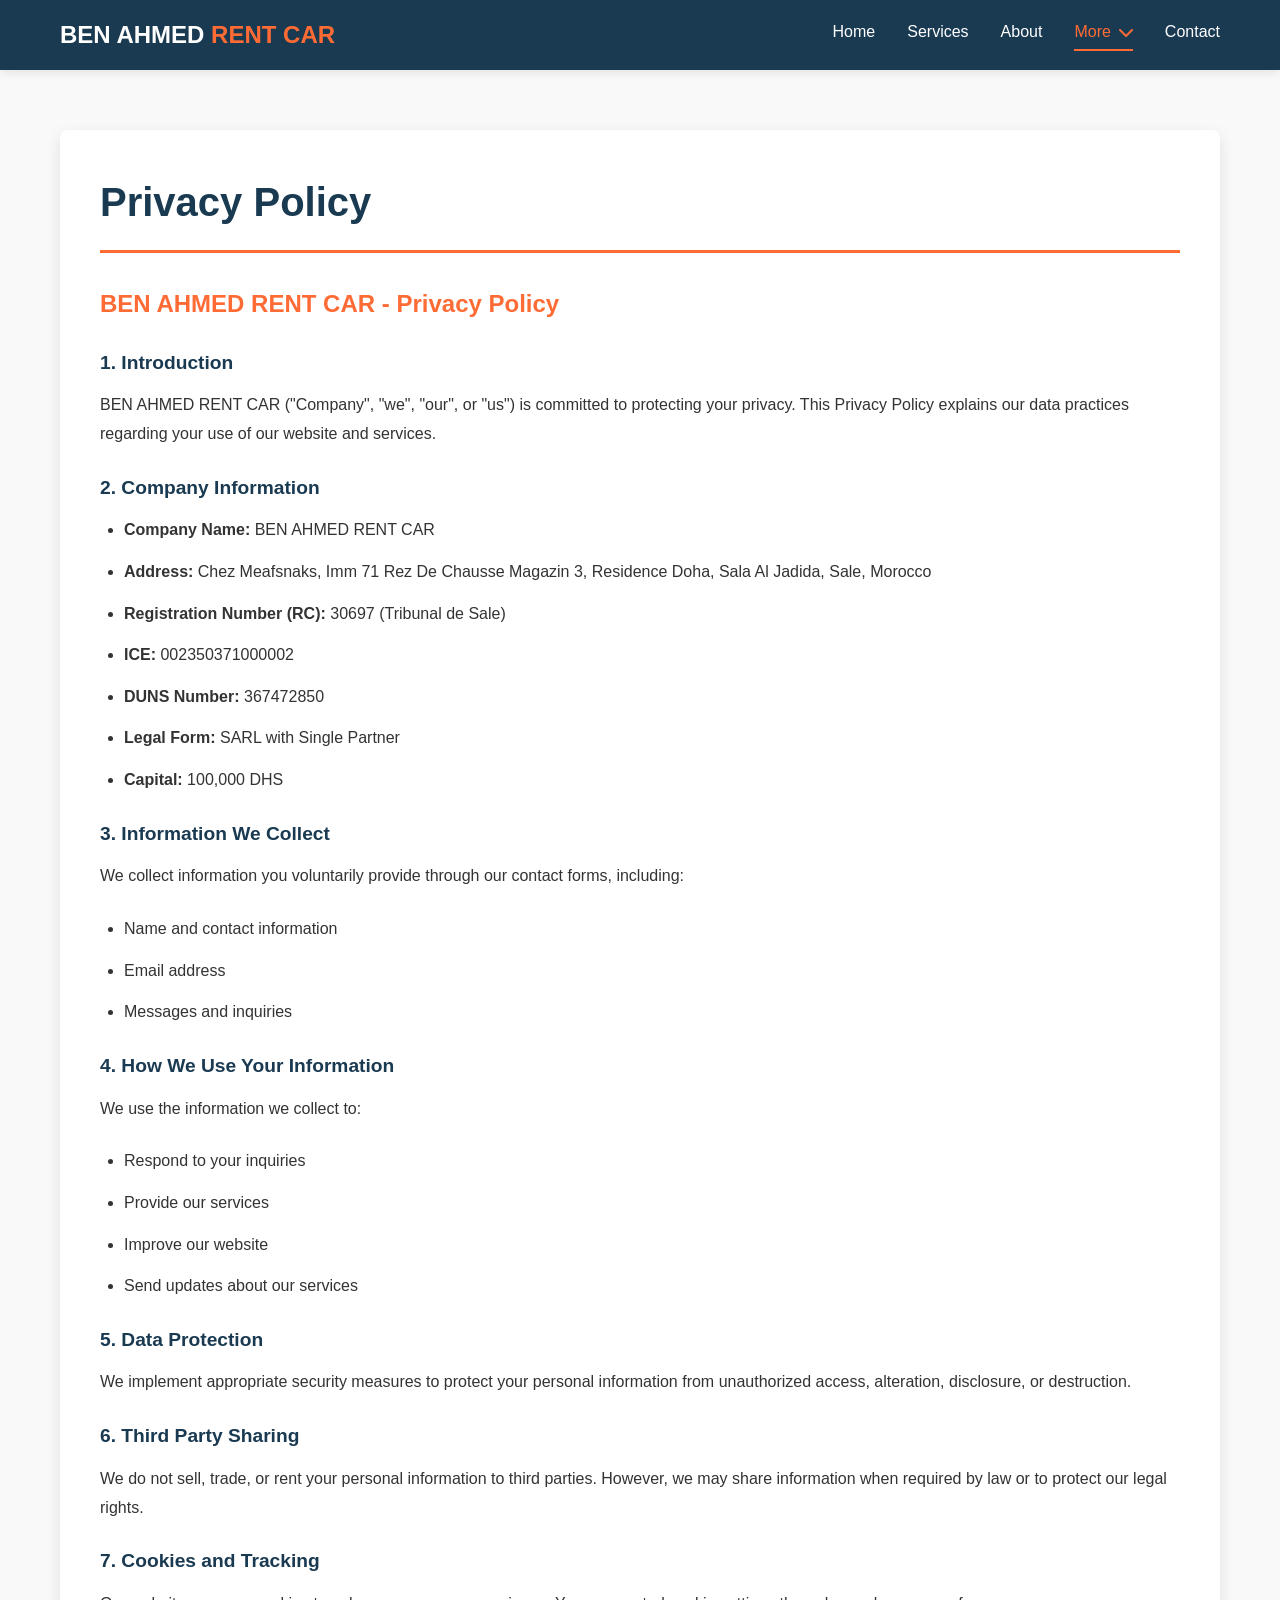
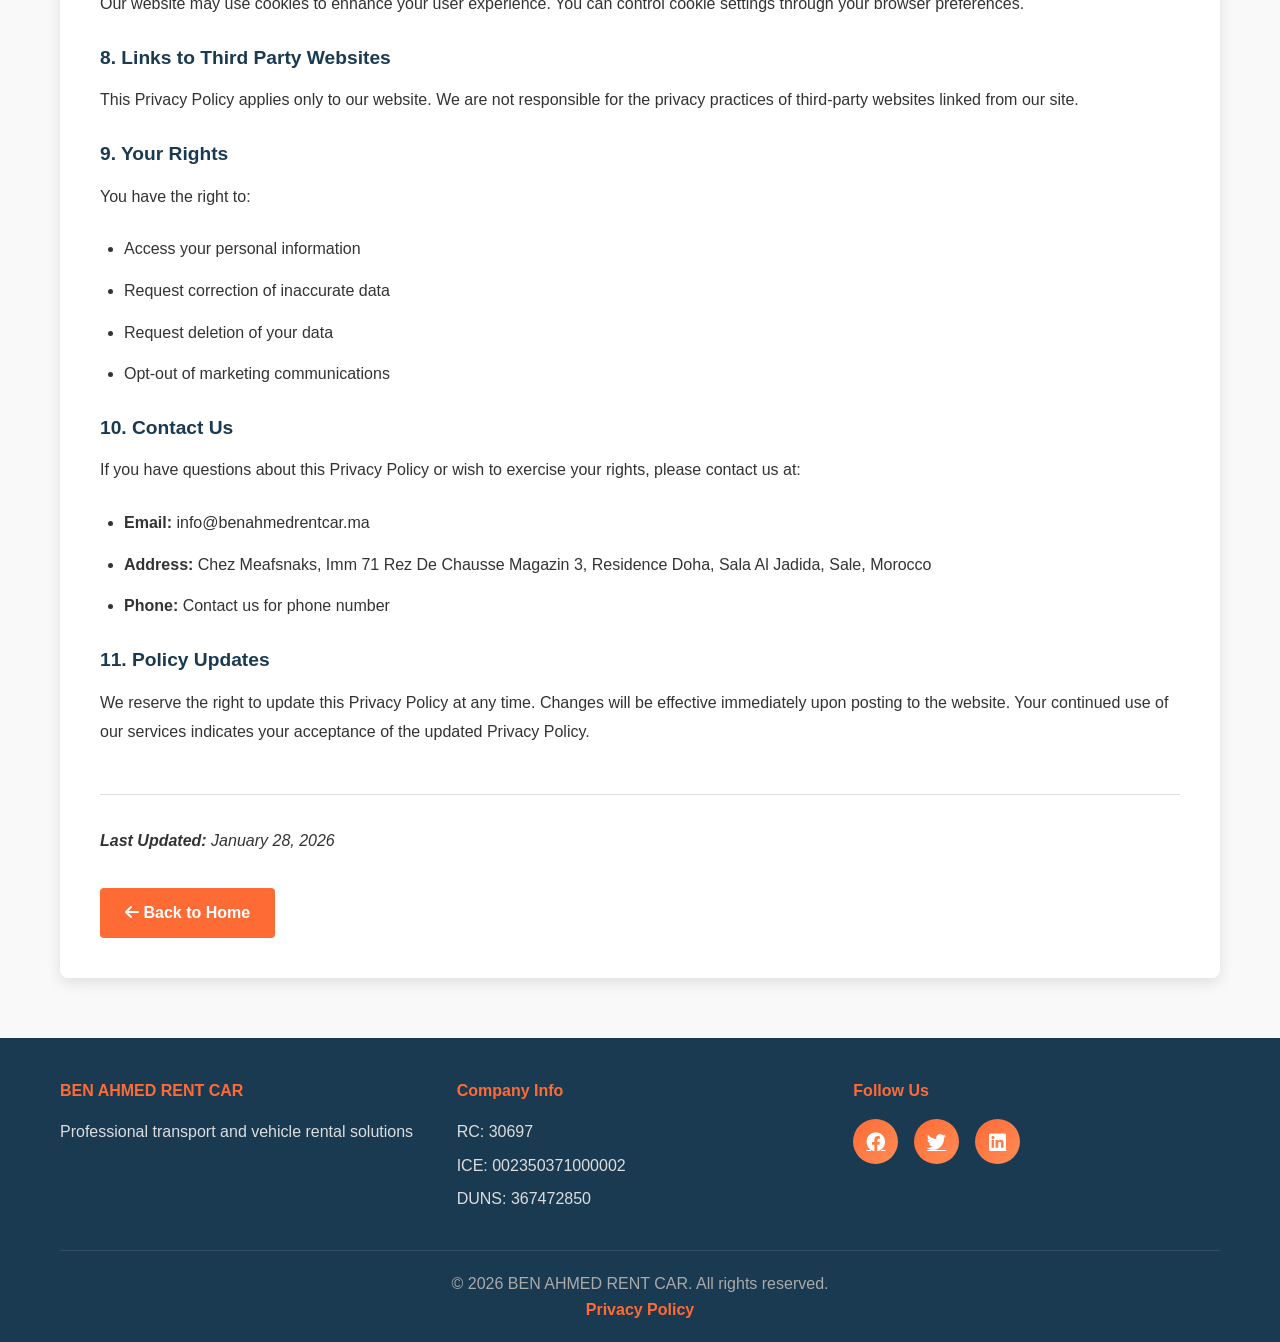
==== privacy-policy.html @ 786049e2 "Add files via upload" ====
<!DOCTYPE html>
<html lang="en">
<head>
    <meta charset="UTF-8">
    <meta name="viewport" content="width=device-width, initial-scale=1.0">
    <meta name="description" content="BEN AHMED RENT CAR - Privacy Policy">
    <title>Privacy Policy - BEN AHMED RENT CAR</title>
    <link rel="stylesheet" href="assets/css/style.css">
    <link rel="stylesheet" href="https://cdnjs.cloudflare.com/ajax/libs/font-awesome/6.0.0/css/all.min.css">
</head>
<body>
    <!-- Navigation Bar -->
    <nav class="navbar">
        <div class="container">
            <div class="logo">
                <h1>BEN AHMED<span> RENT CAR</span></h1>
            </div>
            <ul class="nav-links">
                <li><a href="index.html#home">Home</a></li>
                <li><a href="index.html#services">Services</a></li>
                <li><a href="index.html#about">About</a></li>
                <li class="dropdown">
                    <a href="#">More <i class="fas fa-chevron-down"></i></a>
                    <ul class="dropdown-menu">
                        <li><a href="#">Blog</a></li>
                        <li><a href="#">Resources</a></li>
                        <li><a href="#">FAQ</a></li>
                        <li><a href="privacy-policy.html">Privacy Policy</a></li>
                    </ul>
                </li>
                <li><a href="index.html#contact">Contact</a></li>
            </ul>
            <div class="hamburger">
                <span></span>
                <span></span>
                <span></span>
            </div>
        </div>
    </nav>

    <!-- Privacy Policy Section -->
    <section class="privacy-page">
        <div class="container">
            <div class="privacy-content">
                <h2>Privacy Policy</h2>
                
                <h3>BEN AHMED RENT CAR - Privacy Policy</h3>
                
                <h4>1. Introduction</h4>
                <p>BEN AHMED RENT CAR ("Company", "we", "our", or "us") is committed to protecting your privacy. This Privacy Policy explains our data practices regarding your use of our website and services.</p>
                
                <h4>2. Company Information</h4>
                <ul>
                    <li><strong>Company Name:</strong> BEN AHMED RENT CAR</li>
                    <li><strong>Address:</strong> Chez Meafsnaks, Imm 71 Rez De Chausse Magazin 3, Residence Doha, Sala Al Jadida, Sale, Morocco</li>
                    <li><strong>Registration Number (RC):</strong> 30697 (Tribunal de Sale)</li>
                    <li><strong>ICE:</strong> 002350371000002</li>
                    <li><strong>DUNS Number:</strong> 367472850</li>
                    <li><strong>Legal Form:</strong> SARL with Single Partner</li>
                    <li><strong>Capital:</strong> 100,000 DHS</li>
                </ul>
                
                <h4>3. Information We Collect</h4>
                <p>We collect information you voluntarily provide through our contact forms, including:</p>
                <ul>
                    <li>Name and contact information</li>
                    <li>Email address</li>
                    <li>Messages and inquiries</li>
                </ul>
                
                <h4>4. How We Use Your Information</h4>
                <p>We use the information we collect to:</p>
                <ul>
                    <li>Respond to your inquiries</li>
                    <li>Provide our services</li>
                    <li>Improve our website</li>
                    <li>Send updates about our services</li>
                </ul>
                
                <h4>5. Data Protection</h4>
                <p>We implement appropriate security measures to protect your personal information from unauthorized access, alteration, disclosure, or destruction.</p>
                
                <h4>6. Third Party Sharing</h4>
                <p>We do not sell, trade, or rent your personal information to third parties. However, we may share information when required by law or to protect our legal rights.</p>
                
                <h4>7. Cookies and Tracking</h4>
                <p>Our website may use cookies to enhance your user experience. You can control cookie settings through your browser preferences.</p>
                
                <h4>8. Links to Third Party Websites</h4>
                <p>This Privacy Policy applies only to our website. We are not responsible for the privacy practices of third-party websites linked from our site.</p>
                
                <h4>9. Your Rights</h4>
                <p>You have the right to:</p>
                <ul>
                    <li>Access your personal information</li>
                    <li>Request correction of inaccurate data</li>
                    <li>Request deletion of your data</li>
                    <li>Opt-out of marketing communications</li>
                </ul>
                
                <h4>10. Contact Us</h4>
                <p>If you have questions about this Privacy Policy or wish to exercise your rights, please contact us at:</p>
                <ul>
                    <li><strong>Email:</strong> info@benahmedrentcar.ma</li>
                    <li><strong>Address:</strong> Chez Meafsnaks, Imm 71 Rez De Chausse Magazin 3, Residence Doha, Sala Al Jadida, Sale, Morocco</li>
                    <li><strong>Phone:</strong> Contact us for phone number</li>
                </ul>
                
                <h4>11. Policy Updates</h4>
                <p>We reserve the right to update this Privacy Policy at any time. Changes will be effective immediately upon posting to the website. Your continued use of our services indicates your acceptance of the updated Privacy Policy.</p>
                
                <p class="last-updated"><strong>Last Updated:</strong> January 28, 2026</p>
                
                <div class="back-button">
                    <a href="index.html" class="back-link"><i class="fas fa-arrow-left"></i> Back to Home</a>
                </div>
            </div>
        </div>
    </section>

    <!-- Footer -->
    <footer class="footer">
        <div class="container">
            <div class="footer-content">
                <div class="footer-section">
                    <h4>BEN AHMED RENT CAR</h4>
                    <p>Professional transport and vehicle rental solutions</p>
                </div>
                <div class="footer-section">
                    <h4>Company Info</h4>
                    <ul>
                        <li>RC: 30697</li>
                        <li>ICE: 002350371000002</li>
                        <li>DUNS: 367472850</li>
                    </ul>
                </div>
                <div class="footer-section">
                    <h4>Follow Us</h4>
                    <div class="social-links">
                        <a href="#"><i class="fab fa-facebook"></i></a>
                        <a href="#"><i class="fab fa-twitter"></i></a>
                        <a href="#"><i class="fab fa-linkedin"></i></a>
                    </div>
                </div>
            </div>
            <div class="footer-bottom">
                <p>&copy; 2026 BEN AHMED RENT CAR. All rights reserved.</p>
                <a href="privacy-policy.html" class="privacy-link">Privacy Policy</a>
            </div>
        </div>
    </footer>

    <script src="assets/js/script.js"></script>
</body>
</html>
---- assets/css/style.css ----
/* Global Styles */
* {
    margin: 0;
    padding: 0;
    box-sizing: border-box;
}

:root {
    --primary-color: #1a3a52;
    --secondary-color: #ff6b35;
    --accent-color: #f7b801;
    --text-color: #333;
    --light-bg: #f9f9f9;
    --white: #ffffff;
    --shadow-sm: 0 2px 8px rgba(0, 0, 0, 0.08);
    --shadow-md: 0 5px 15px rgba(0, 0, 0, 0.12);
    --shadow-lg: 0 15px 40px rgba(0, 0, 0, 0.15);
    --transition: all 0.3s cubic-bezier(0.4, 0, 0.2, 1);
}

body {
    font-family: 'Segoe UI', Tahoma, Geneva, Verdana, sans-serif;
    color: var(--text-color);
    line-height: 1.6;
    overflow-x: hidden;
}

.container {
    max-width: 1200px;
    margin: 0 auto;
    padding: 0 20px;
}

/* Navigation */
.navbar {
    background: var(--primary-color);
    padding: 1rem 0;
    position: sticky;
    top: 0;
    z-index: 100;
    box-shadow: 0 2px 10px rgba(0, 0, 0, 0.1);
}

.navbar .container {
    display: flex;
    justify-content: space-between;
    align-items: center;
}

.logo h1 {
    color: var(--white);
    font-size: 1.5rem;
    font-weight: 700;
}

.logo h1 span {
    color: var(--secondary-color);
}

.nav-links {
    display: flex;
    list-style: none;
    gap: 2rem;
}

.nav-links a {
    color: var(--white);
    text-decoration: none;
    transition: color 0.3s ease;
    font-weight: 500;
}

.nav-links a:hover {
    color: var(--secondary-color);
}

.hamburger {
    display: none;
    flex-direction: column;
    cursor: pointer;
}

.hamburger span {
    width: 25px;
    height: 3px;
    background: var(--white);
    margin: 5px 0;
    transition: 0.3s;
}

/* Dropdown Menu */
.dropdown {
    position: relative;
}

.dropdown > a {
    display: flex;
    align-items: center;
    gap: 0.5rem;
}

.dropdown-menu {
    display: none;
    position: absolute;
    top: 100%;
    left: 0;
    background: var(--primary-color);
    list-style: none;
    border-radius: 5px;
    box-shadow: 0 5px 15px rgba(0, 0, 0, 0.2);
    min-width: 200px;
    margin-top: 0.5rem;
    z-index: 1000;
}

.dropdown-menu li {
    padding: 0;
}

.dropdown-menu a {
    display: block;
    padding: 12px 20px;
    color: var(--white);
    text-decoration: none;
    transition: all 0.3s ease;
    border-bottom: 1px solid rgba(255, 255, 255, 0.1);
}

.dropdown-menu li:last-child a {
    border-bottom: none;
}

.dropdown-menu a:hover {
    background: var(--secondary-color);
    padding-left: 25px;
}

.dropdown:hover .dropdown-menu {
    display: block;
}

/* Hero Section */
.hero {
    background: linear-gradient(135deg, var(--primary-color) 0%, #2c5aa0 100%);
    color: var(--white);
    padding: 120px 20px;
    text-align: center;
    min-height: 500px;
    display: flex;
    align-items: center;
    justify-content: center;
}

.hero-content h2 {
    font-size: 3rem;
    margin-bottom: 1rem;
    animation: fadeInDown 1s ease;
}

.hero-content p {
    font-size: 1.5rem;
    margin-bottom: 2rem;
    animation: fadeInUp 1s ease;
}

.cta-button {
    display: inline-block;
    background: linear-gradient(135deg, var(--secondary-color) 0%, #ff8c57 100%);
    color: var(--white);
    padding: 15px 40px;
    border-radius: 50px;
    text-decoration: none;
    font-weight: 600;
    transition: var(--transition);
    animation: fadeInUp 1.2s ease;
    position: relative;
    overflow: hidden;
    box-shadow: 0 4px 15px rgba(255, 107, 53, 0.2);
}

.cta-button::before {
    content: '';
    position: absolute;
    top: 50%;
    left: 50%;
    width: 0;
    height: 0;
    border-radius: 50%;
    background: rgba(255, 255, 255, 0.3);
    transform: translate(-50%, -50%);
    transition: width 0.6s, height 0.6s;
    z-index: 0;
}

.cta-button:hover::before {
    width: 300px;
    height: 300px;
}

.cta-button:hover {
    background: linear-gradient(135deg, var(--accent-color) 0%, #ffce3d 100%);
    color: var(--primary-color);
    transform: translateY(-5px);
    box-shadow: var(--shadow-lg);
    letter-spacing: 0.5px;
}

/* Services Section */
.services {
    padding: 80px 20px;
    background: var(--light-bg);
}

.services h2 {
    text-align: center;
    font-size: 2.5rem;
    margin-bottom: 3rem;
    color: var(--primary-color);
    position: relative;
    padding-bottom: 1rem;
}

.services h2::after {
    content: '';
    position: absolute;
    bottom: 0;
    left: 50%;
    transform: translateX(-50%);
    width: 80px;
    height: 4px;
    background: linear-gradient(90deg, var(--secondary-color), var(--accent-color));
    border-radius: 2px;
}

.services-grid {
    display: grid;
    grid-template-columns: repeat(auto-fit, minmax(250px, 1fr));
    gap: 30px;
}

.service-card {
    background: var(--white);
    padding: 30px;
    border-radius: 12px;
    text-align: center;
    box-shadow: var(--shadow-md);
    transition: var(--transition);
    position: relative;
    overflow: hidden;
    border-left: 4px solid transparent;
}

.service-card::before {
    content: '';
    position: absolute;
    top: 0;
    left: 0;
    width: 100%;
    height: 4px;
    background: linear-gradient(90deg, var(--secondary-color), var(--accent-color));
    transform: scaleX(0);
    transform-origin: left;
    transition: var(--transition);
    z-index: 1;
}

.service-card:hover {
    transform: translateY(-12px);
    box-shadow: var(--shadow-lg);
    border-left-color: var(--secondary-color);
}

.service-card:hover::before {
    transform: scaleX(1);
}

.service-card i {
    font-size: 3rem;
    background: linear-gradient(135deg, var(--secondary-color), var(--accent-color));
    -webkit-background-clip: text;
    -webkit-text-fill-color: transparent;
    background-clip: text;
    margin-bottom: 1rem;
    transition: var(--transition);
    display: inline-block;
}

.service-card:hover i {
    transform: scale(1.2) rotate(5deg);
    filter: drop-shadow(0 5px 15px rgba(255, 107, 53, 0.3));
    -webkit-text-fill-color: var(--secondary-color);
}

.service-card h3 {
    color: var(--primary-color);
    margin-bottom: 1rem;
    font-size: 1.3rem;
}

.service-card p {
    color: #666;
    font-size: 0.95rem;
}

/* About Section */
.about {
    padding: 80px 20px;
    background: var(--white);
}

.about h2 {
    text-align: center;
    font-size: 2.5rem;
    margin-bottom: 3rem;
    color: var(--primary-color);
    position: relative;
    padding-bottom: 1rem;
}

.about h2::after {
    content: '';
    position: absolute;
    bottom: 0;
    left: 50%;
    transform: translateX(-50%);
    width: 80px;
    height: 4px;
    background: linear-gradient(90deg, var(--secondary-color), var(--accent-color));
    border-radius: 2px;
}

.about-content {
    display: grid;
    grid-template-columns: 1fr 1fr;
    gap: 50px;
    align-items: center;
}

.about-text h3 {
    color: var(--secondary-color);
    font-size: 2rem;
    margin-bottom: 1rem;
}

.about-text p {
    color: #666;
    margin-bottom: 1.5rem;
    line-height: 1.8;
}

.about-details ul {
    list-style: none;
}

.about-details li {
    color: var(--text-color);
    margin-bottom: 1rem;
    padding-left: 25px;
    position: relative;
}

.about-details li:before {
    content: "✓";
    position: absolute;
    left: 0;
    color: var(--secondary-color);
    font-weight: bold;
}

.info-box {
    background: linear-gradient(135deg, var(--primary-color) 0%, #2c5aa0 100%);
    color: var(--white);
    padding: 30px;
    border-radius: 12px;
    position: relative;
    overflow: hidden;
    box-shadow: var(--shadow-md);
    transition: var(--transition);
}

.info-box::before {
    content: '';
    position: absolute;
    top: -50%;
    right: -50%;
    width: 100%;
    height: 100%;
    background: radial-gradient(circle, rgba(255, 255, 255, 0.1) 0%, transparent 70%);
    transition: var(--transition);
}

.info-box:hover {
    transform: translateY(-5px);
    box-shadow: var(--shadow-lg);
}

.info-box h4 {
    margin-bottom: 1.5rem;
    font-size: 1.3rem;
}

.info-box p {
    margin-bottom: 0.8rem;
    line-height: 1.8;
}

/* Contact Section */
.contact {
    padding: 80px 20px;
    background: var(--light-bg);
}

.contact h2 {
    text-align: center;
    font-size: 2.5rem;
    margin-bottom: 3rem;
    color: var(--primary-color);
    position: relative;
    padding-bottom: 1rem;
}

.contact h2::after {
    content: '';
    position: absolute;
    bottom: 0;
    left: 50%;
    transform: translateX(-50%);
    width: 80px;
    height: 4px;
    background: linear-gradient(90deg, var(--secondary-color), var(--accent-color));
    border-radius: 2px;
}

.contact-grid {
    display: grid;
    grid-template-columns: repeat(auto-fit, minmax(250px, 1fr));
    gap: 30px;
    margin-bottom: 50px;
}

.contact-info {
    background: var(--white);
    padding: 30px;
    border-radius: 12px;
    text-align: center;
    box-shadow: var(--shadow-md);
    transition: var(--transition);
    position: relative;
    overflow: hidden;
}

.contact-info::after {
    content: '';
    position: absolute;
    bottom: 0;
    left: 0;
    width: 100%;
    height: 4px;
    background: linear-gradient(90deg, var(--secondary-color), var(--accent-color));
    transform: translateX(-100%);
    transition: var(--transition);
}

.contact-info:hover::after {
    transform: translateX(0);
}

.contact-info:hover {
    box-shadow: var(--shadow-lg);
    transform: translateY(-5px);
}

.contact-info i {
    font-size: 2.5rem;
    background: linear-gradient(135deg, var(--secondary-color), var(--accent-color));
    -webkit-background-clip: text;
    -webkit-text-fill-color: transparent;
    background-clip: text;
    margin-bottom: 1rem;
    transition: var(--transition);
    display: inline-block;
}

.contact-info:hover i {
    transform: scale(1.15) rotate(-5deg);
    -webkit-text-fill-color: var(--secondary-color);
}

.contact-info h3 {
    color: var(--primary-color);
    margin-bottom: 1rem;
}

.contact-info a {
    color: var(--secondary-color);
    text-decoration: none;
    transition: color 0.3s ease;
}

.contact-info a:hover {
    color: var(--accent-color);
}

.contact-form {
    max-width: 600px;
    margin: 0 auto;
    background: var(--white);
    padding: 40px;
    border-radius: 12px;
    box-shadow: var(--shadow-md);
    position: relative;
    overflow: hidden;
}

.contact-form::before {
    content: '';
    position: absolute;
    top: 0;
    left: 0;
    right: 0;
    height: 3px;
    background: linear-gradient(90deg, var(--secondary-color), var(--accent-color));
}

.contact-form input,
.contact-form textarea {
    width: 100%;
    padding: 14px 16px;
    margin-bottom: 1.2rem;
    border: 2px solid #e0e0e0;
    border-radius: 8px;
    font-family: inherit;
    font-size: 0.95rem;
    transition: var(--transition);
    background: #f8f9fa;
}

.contact-form input::placeholder,
.contact-form textarea::placeholder {
    color: #aaa;
}

.contact-form input:focus,
.contact-form textarea:focus {
    outline: none;
    border-color: var(--secondary-color);
    box-shadow: 0 0 0 3px rgba(255, 107, 53, 0.1);
    background: var(--white);
    transform: translateY(-2px);
}

.submit-btn {
    width: 100%;
    padding: 14px 30px;
    background: linear-gradient(135deg, var(--secondary-color) 0%, #ff8c57 100%);
    color: var(--white);
    border: none;
    border-radius: 8px;
    font-size: 1rem;
    font-weight: 600;
    cursor: pointer;
    transition: var(--transition);
    position: relative;
    overflow: hidden;
    text-transform: uppercase;
    letter-spacing: 1px;
    box-shadow: 0 4px 15px rgba(255, 107, 53, 0.2);
}

.submit-btn::before {
    content: '';
    position: absolute;
    top: 50%;
    left: 50%;
    width: 0;
    height: 0;
    border-radius: 50%;
    background: rgba(255, 255, 255, 0.3);
    transform: translate(-50%, -50%);
    transition: width 0.6s, height 0.6s;
    z-index: 0;
}

.submit-btn:hover {
    background: linear-gradient(135deg, var(--accent-color) 0%, #ffce3d 100%);
    color: var(--primary-color);
    transform: translateY(-3px);
    box-shadow: 0 6px 25px rgba(255, 107, 53, 0.3);
}

.submit-btn:hover::before {
    width: 300px;
    height: 300px;
}

.submit-btn:active {
    transform: translateY(-1px);
}

.submit-btn:disabled {
    cursor: not-allowed;
    opacity: 0.6;
}

/* Footer */
.footer {
    background: var(--primary-color);
    color: var(--white);
    padding: 40px 20px 20px;
}

.footer-content {
    display: grid;
    grid-template-columns: repeat(auto-fit, minmax(250px, 1fr));
    gap: 30px;
    margin-bottom: 30px;
}

.footer-section h4 {
    margin-bottom: 1rem;
    color: var(--secondary-color);
}

.footer-section p,
.footer-section li {
    color: #ddd;
    margin-bottom: 0.5rem;
}

.footer-section ul {
    list-style: none;
}

.social-links {
    display: flex;
    gap: 1rem;
}

.social-links a {
    display: inline-flex;
    align-items: center;
    justify-content: center;
    width: 45px;
    height: 45px;
    background: linear-gradient(135deg, var(--secondary-color), #ff8c57);
    border-radius: 50%;
    color: var(--white);
    transition: var(--transition);
    position: relative;
    overflow: hidden;
    font-size: 1.2rem;
}

.social-links a::before {
    content: '';
    position: absolute;
    top: 0;
    left: -100%;
    width: 100%;
    height: 100%;
    background: var(--accent-color);
    z-index: -1;
    transition: var(--transition);
}

.social-links a:hover {
    transform: translateY(-5px) scale(1.1);
    box-shadow: 0 8px 20px rgba(255, 107, 53, 0.3);
}

.social-links a:hover::before {
    left: 0;
}

.footer-bottom {
    text-align: center;
    padding-top: 20px;
    border-top: 1px solid rgba(255, 255, 255, 0.1);
    color: #aaa;
}

/* Animations */
@keyframes fadeInDown {
    from {
        opacity: 0;
        transform: translateY(-30px);
    }
    to {
        opacity: 1;
        transform: translateY(0);
    }
}

@keyframes fadeInUp {
    from {
        opacity: 0;
        transform: translateY(30px);
    }
    to {
        opacity: 1;
        transform: translateY(0);
    }
}

@keyframes float {
    0%, 100% {
        transform: translateY(0px);
    }
    50% {
        transform: translateY(-10px);
    }
}

@keyframes pulse {
    0%, 100% {
        opacity: 1;
    }
    50% {
        opacity: 0.7;
    }
}

@keyframes shimmer {
    0% {
        background-position: -1000px 0;
    }
    100% {
        background-position: 1000px 0;
    }
}

/* Form Messages */
.form-message {
    padding: 15px 20px;
    border-radius: 8px;
    margin-bottom: 20px;
    display: flex;
    align-items: center;
    gap: 10px;
    font-weight: 600;
    animation: slideDown 0.3s ease;
}

.error-message {
    background: #fee;
    color: #c33;
    border-left: 4px solid #c33;
}

.success-message {
    background: #efe;
    color: #3c3;
    border-left: 4px solid #3c3;
}

@keyframes slideDown {
    from {
        opacity: 0;
        transform: translateY(-20px);
    }
    to {
        opacity: 1;
        transform: translateY(0);
    }
}

@keyframes slideOut {
    to {
        opacity: 0;
        transform: translateY(-20px);
    }
}

/* Privacy Policy Modal */
.privacy-modal {
    display: none;
}

/* Privacy Policy Page */
.privacy-page {
    padding: 60px 20px;
    background: var(--light-bg);
    min-height: 70vh;
}

.privacy-content {
    background: var(--white);
    padding: 40px;
    border-radius: 8px;
    box-shadow: 0 5px 15px rgba(0, 0, 0, 0.1);
}

.privacy-content h2 {
    color: var(--primary-color);
    font-size: 2.5rem;
    margin-bottom: 2rem;
    border-bottom: 3px solid var(--secondary-color);
    padding-bottom: 1rem;
}

.privacy-content h3 {
    color: var(--secondary-color);
    font-size: 1.5rem;
    margin-top: 2rem;
    margin-bottom: 1rem;
}

.privacy-content h4 {
    color: var(--primary-color);
    font-size: 1.2rem;
    margin-top: 1.5rem;
    margin-bottom: 0.8rem;
}

.privacy-content p,
.privacy-content ul {
    color: var(--text-color);
    line-height: 1.8;
    margin-bottom: 1.5rem;
}

.privacy-content ul {
    margin-left: 1.5rem;
}

.privacy-content li {
    margin-bottom: 0.8rem;
}

.last-updated {
    color: #999;
    font-style: italic;
    margin-top: 3rem;
    padding-top: 2rem;
    border-top: 1px solid #ddd;
}

.back-button {
    margin-top: 2rem;
}

.back-link {
    display: inline-block;
    color: var(--white);
    background: var(--secondary-color);
    padding: 12px 25px;
    border-radius: 4px;
    text-decoration: none;
    transition: all 0.3s ease;
    font-weight: 600;
}

.back-link:hover {
    background: var(--accent-color);
    color: var(--primary-color);
    transform: translateX(-5px);
}

.footer-bottom .privacy-link {
    color: var(--secondary-color);
    text-decoration: none;
    font-weight: 600;
    transition: color 0.3s ease;
}

.footer-bottom .privacy-link:hover {
    color: var(--accent-color);
}

/* Responsive Design */
@media (max-width: 768px) {
    .carousel {
        height: 350px;
    }

    .carousel-caption h2 {
        font-size: 1.5rem;
    }

    .carousel-caption p {
        font-size: 0.9rem;
    }

    .carousel-control {
        padding: 10px 15px;
        font-size: 18px;
    }

    .carousel-control:hover {
        padding: 10px 15px;
    }

    .gallery-grid {
        grid-template-columns: repeat(auto-fit, minmax(200px, 1fr));
        gap: 20px;
    }

    .gallery-item {
        height: 200px;
    }

    .nav-links {
        gap: 1rem;
    }

    .nav-links a {
        font-size: 0.9rem;
    }

    .hamburger {
        display: flex;
    }

    .hero-content h2 {
        font-size: 2rem;
    }

    .hero-content p {
        font-size: 1.1rem;
    }

    .services h2,
    .about h2,
    .contact h2 {
        font-size: 2rem;
    }

    .about-content {
        grid-template-columns: 1fr;
        gap: 30px;
    }

    .logo h1 {
        font-size: 1.2rem;
    }
}

@media (max-width: 480px) {
    .hero-content h2 {
        font-size: 1.5rem;
    }

    .hero-content p {
        font-size: 0.95rem;
    }

    .hero-content h2 {
        font-size: 1.5rem;
    }

    .hero-content p {
        font-size: 0.95rem;
    }

    .carousel {
        height: 250px;
    }

    .carousel-caption {
        padding: 20px 10px 10px;
    }

    .carousel-caption h2 {
        font-size: 1.2rem;
    }

    .carousel-caption p {
        font-size: 0.8rem;
    }

    .carousel-control {
        padding: 8px 12px;
        font-size: 16px;
    }

    .gallery-grid {
        grid-template-columns: 1fr;
        gap: 15px;
    }

    .gallery-item {
        height: 200px;
    }

    .cta-button {
        padding: 12px 30px;
        font-size: 0.9rem;
    }

    .services-grid,
    .contact-grid {
        grid-template-columns: 1fr;
    }

    .nav-links {
        display: none;
    }

    .footer-bottom {
        flex-direction: column;
        text-align: center;
    }

    .privacy-btn {
        width: 100%;
    }

    .privacy-content {
        padding: 20px;
    }

    .privacy-content h2 {
        font-size: 1.8rem;
    }

    .back-link {
        width: 100%;
        text-align: center;
    }

    .footer-bottom {
        flex-direction: column;
        text-align: center;
    }

    .footer-bottom .privacy-link {
        display: block;
    }
}
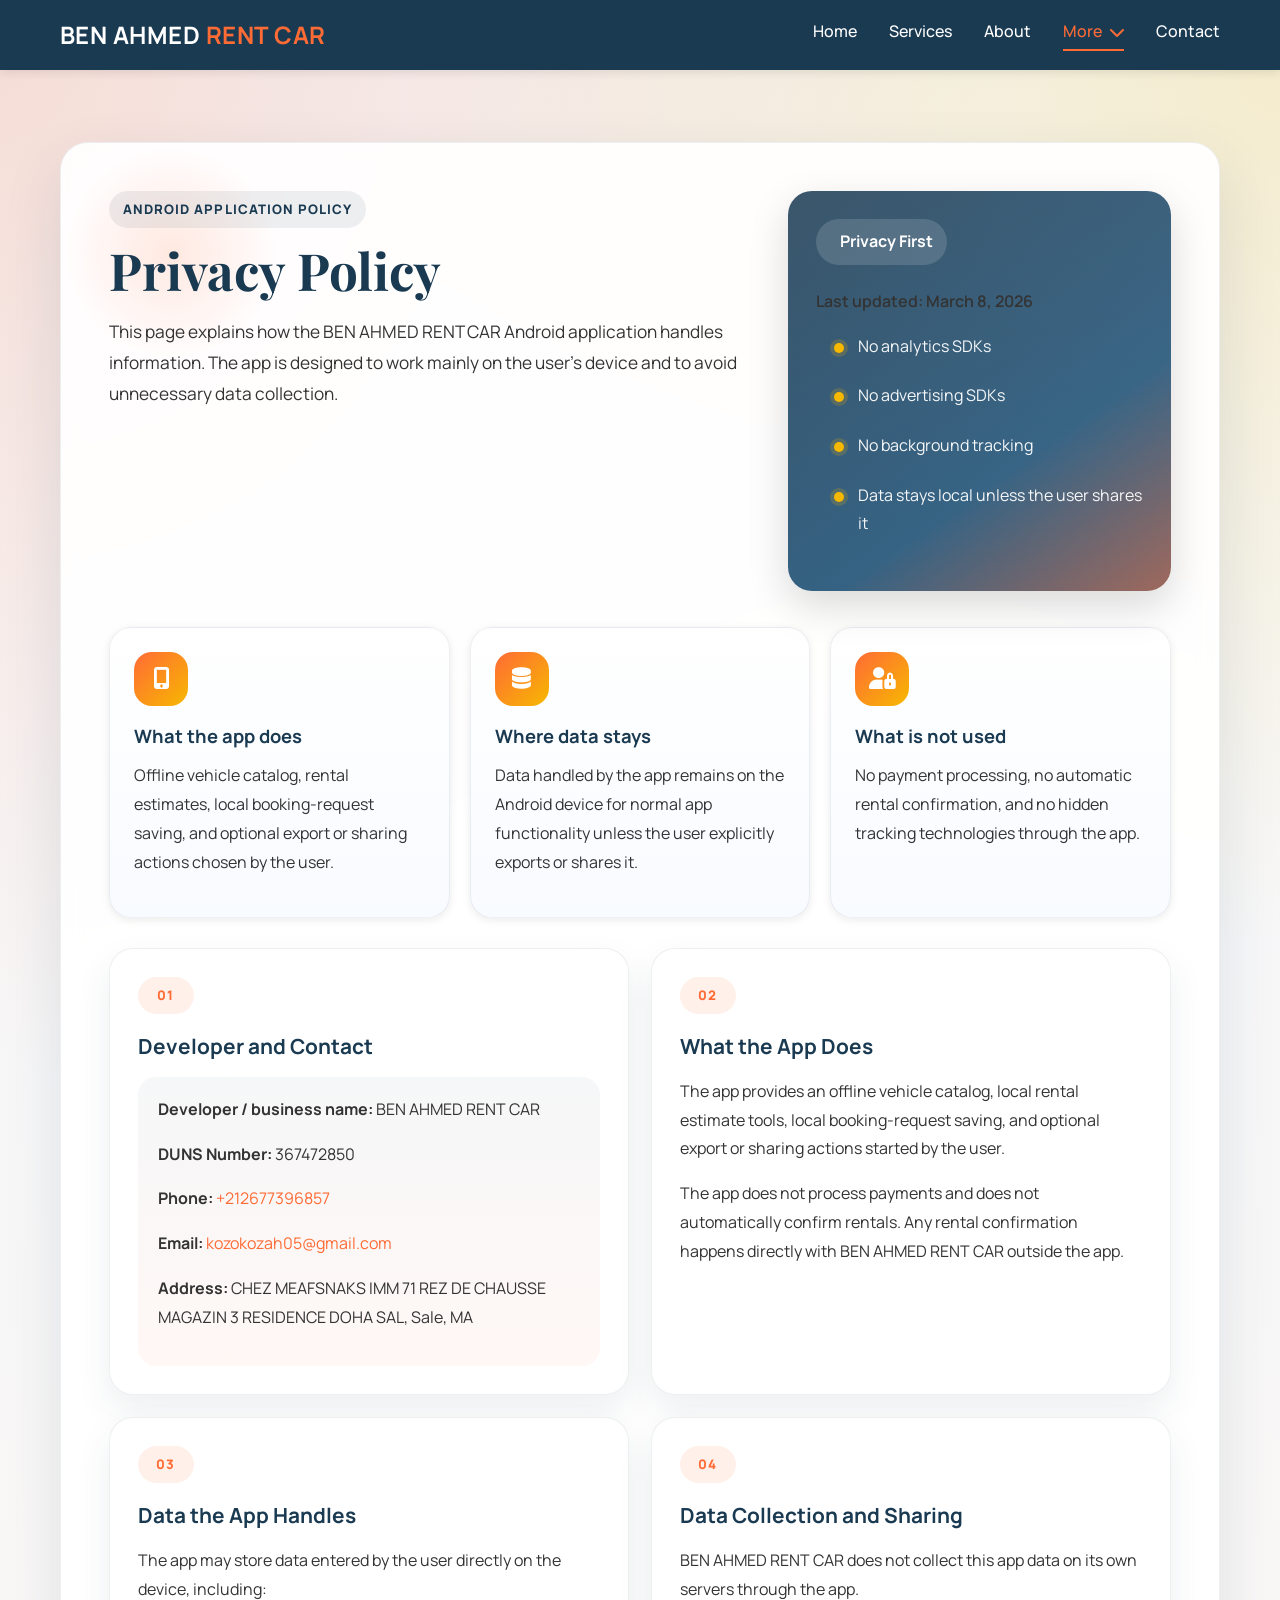
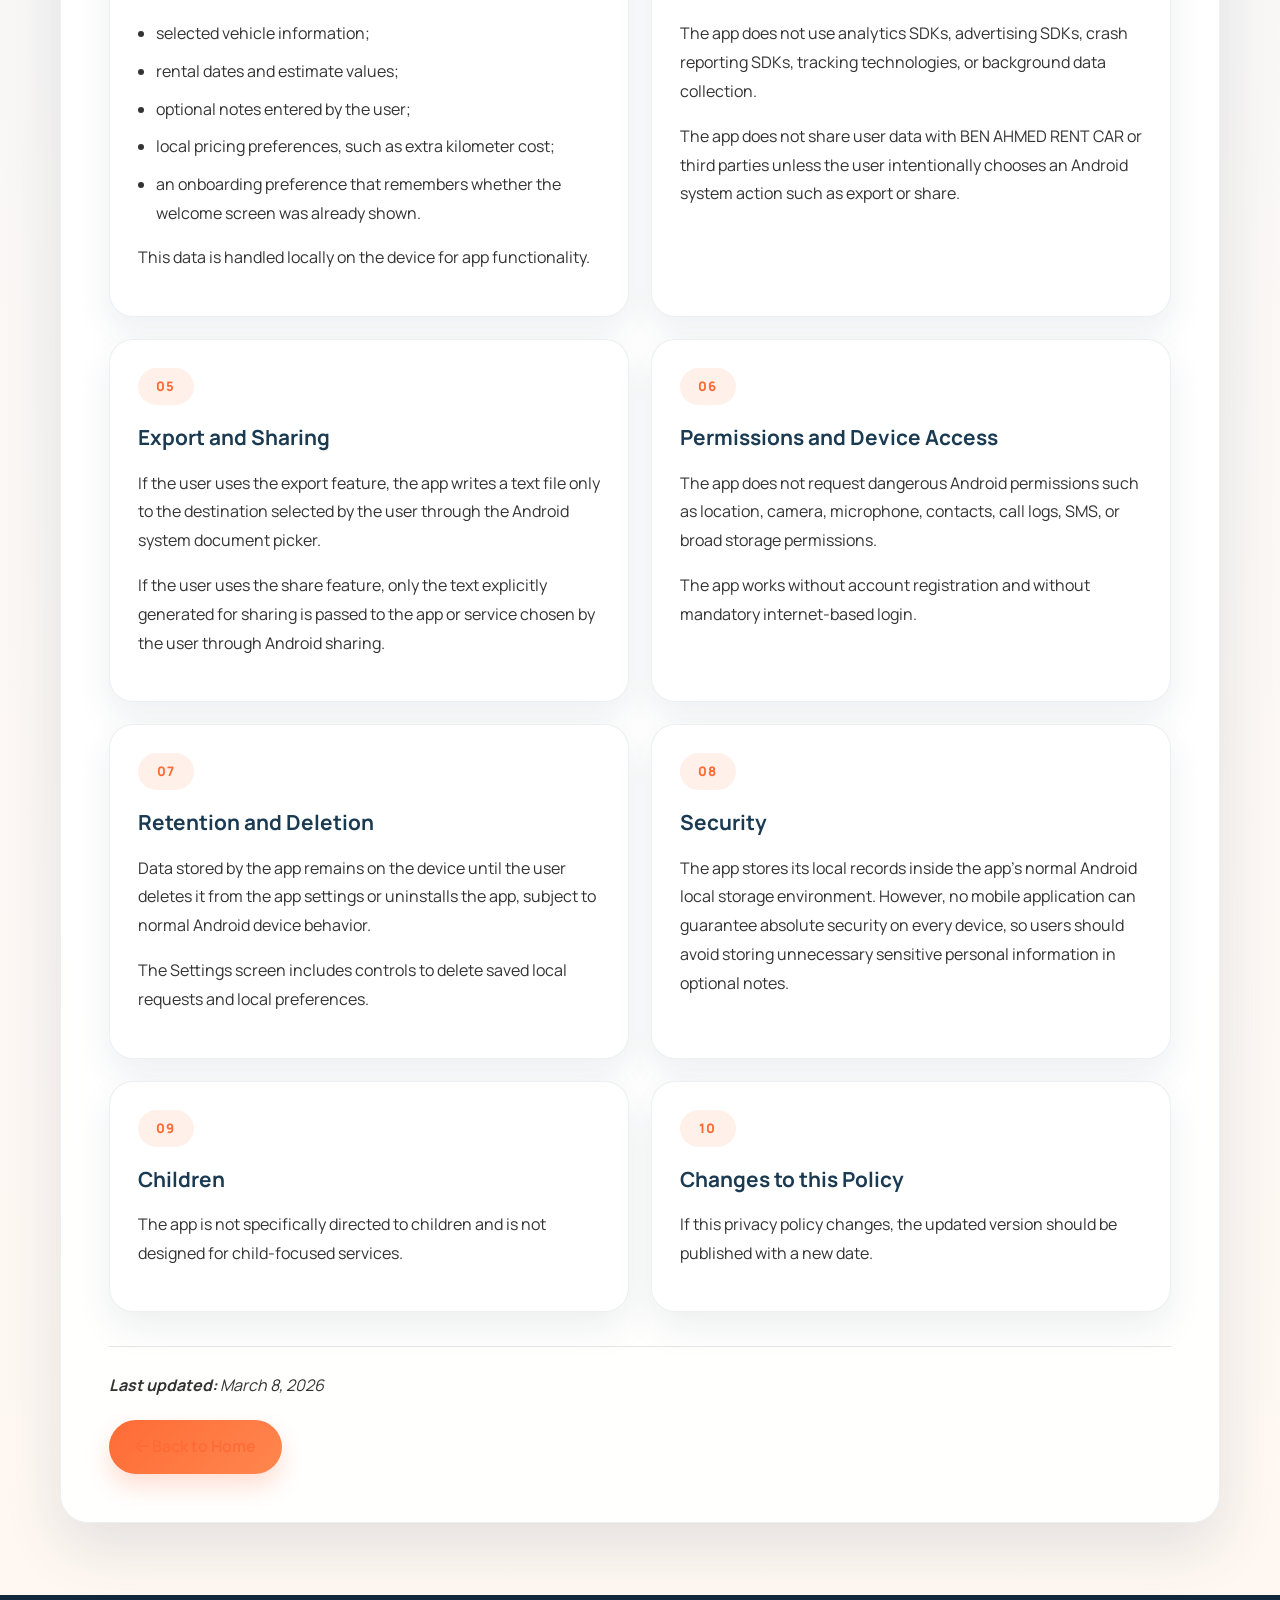
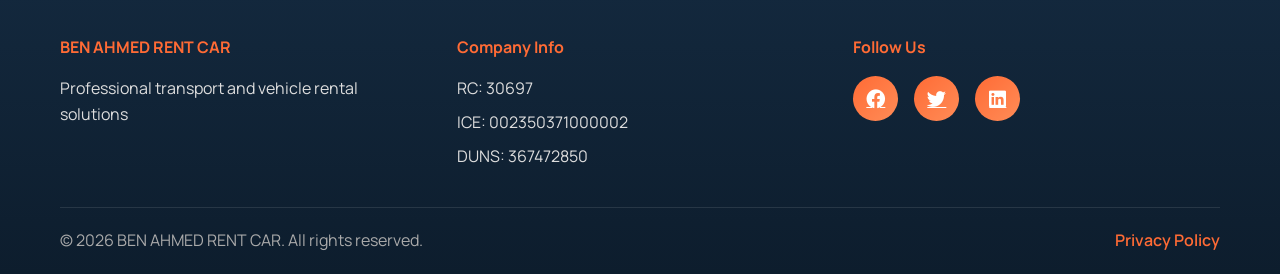
==== commit ed905ecf: "Add files via upload" ====
--- a/privacy-policy.html
+++ b/privacy-policy.html
@@ -1,13 +1,16 @@
 <!DOCTYPE html>
 <html lang="en">
-<head>
-    <meta charset="UTF-8">
-    <meta name="viewport" content="width=device-width, initial-scale=1.0">
-    <meta name="description" content="BEN AHMED RENT CAR - Privacy Policy">
-    <title>Privacy Policy - BEN AHMED RENT CAR</title>
-    <link rel="stylesheet" href="assets/css/style.css">
-    <link rel="stylesheet" href="https://cdnjs.cloudflare.com/ajax/libs/font-awesome/6.0.0/css/all.min.css">
-</head>
+<head>
+    <meta charset="UTF-8">
+    <meta name="viewport" content="width=device-width, initial-scale=1.0">
+    <meta name="description" content="BEN AHMED RENT CAR Android app privacy policy">
+    <title>Privacy Policy - BEN AHMED RENT CAR</title>
+    <link rel="preconnect" href="https://fonts.googleapis.com">
+    <link rel="preconnect" href="https://fonts.gstatic.com" crossorigin>
+    <link href="https://fonts.googleapis.com/css2?family=Manrope:wght@400;500;700;800&family=Playfair+Display:wght@700&display=swap" rel="stylesheet">
+    <link rel="stylesheet" href="assets/css/style.css">
+    <link rel="stylesheet" href="https://cdnjs.cloudflare.com/ajax/libs/font-awesome/6.0.0/css/all.min.css">
+</head>
 <body>
     <!-- Navigation Bar -->
     <nav class="navbar">
@@ -38,84 +41,138 @@
         </div>
     </nav>
 
-    <!-- Privacy Policy Section -->
-    <section class="privacy-page">
-        <div class="container">
-            <div class="privacy-content">
-                <h2>Privacy Policy</h2>
-                
-                <h3>BEN AHMED RENT CAR - Privacy Policy</h3>
-                
-                <h4>1. Introduction</h4>
-                <p>BEN AHMED RENT CAR ("Company", "we", "our", or "us") is committed to protecting your privacy. This Privacy Policy explains our data practices regarding your use of our website and services.</p>
-                
-                <h4>2. Company Information</h4>
-                <ul>
-                    <li><strong>Company Name:</strong> BEN AHMED RENT CAR</li>
-                    <li><strong>Address:</strong> Chez Meafsnaks, Imm 71 Rez De Chausse Magazin 3, Residence Doha, Sala Al Jadida, Sale, Morocco</li>
-                    <li><strong>Registration Number (RC):</strong> 30697 (Tribunal de Sale)</li>
-                    <li><strong>ICE:</strong> 002350371000002</li>
-                    <li><strong>DUNS Number:</strong> 367472850</li>
-                    <li><strong>Legal Form:</strong> SARL with Single Partner</li>
-                    <li><strong>Capital:</strong> 100,000 DHS</li>
-                </ul>
-                
-                <h4>3. Information We Collect</h4>
-                <p>We collect information you voluntarily provide through our contact forms, including:</p>
-                <ul>
-                    <li>Name and contact information</li>
-                    <li>Email address</li>
-                    <li>Messages and inquiries</li>
-                </ul>
-                
-                <h4>4. How We Use Your Information</h4>
-                <p>We use the information we collect to:</p>
-                <ul>
-                    <li>Respond to your inquiries</li>
-                    <li>Provide our services</li>
-                    <li>Improve our website</li>
-                    <li>Send updates about our services</li>
-                </ul>
-                
-                <h4>5. Data Protection</h4>
-                <p>We implement appropriate security measures to protect your personal information from unauthorized access, alteration, disclosure, or destruction.</p>
-                
-                <h4>6. Third Party Sharing</h4>
-                <p>We do not sell, trade, or rent your personal information to third parties. However, we may share information when required by law or to protect our legal rights.</p>
-                
-                <h4>7. Cookies and Tracking</h4>
-                <p>Our website may use cookies to enhance your user experience. You can control cookie settings through your browser preferences.</p>
-                
-                <h4>8. Links to Third Party Websites</h4>
-                <p>This Privacy Policy applies only to our website. We are not responsible for the privacy practices of third-party websites linked from our site.</p>
-                
-                <h4>9. Your Rights</h4>
-                <p>You have the right to:</p>
-                <ul>
-                    <li>Access your personal information</li>
-                    <li>Request correction of inaccurate data</li>
-                    <li>Request deletion of your data</li>
-                    <li>Opt-out of marketing communications</li>
-                </ul>
-                
-                <h4>10. Contact Us</h4>
-                <p>If you have questions about this Privacy Policy or wish to exercise your rights, please contact us at:</p>
-                <ul>
-                    <li><strong>Email:</strong> info@benahmedrentcar.ma</li>
-                    <li><strong>Address:</strong> Chez Meafsnaks, Imm 71 Rez De Chausse Magazin 3, Residence Doha, Sala Al Jadida, Sale, Morocco</li>
-                    <li><strong>Phone:</strong> Contact us for phone number</li>
-                </ul>
-                
-                <h4>11. Policy Updates</h4>
-                <p>We reserve the right to update this Privacy Policy at any time. Changes will be effective immediately upon posting to the website. Your continued use of our services indicates your acceptance of the updated Privacy Policy.</p>
-                
-                <p class="last-updated"><strong>Last Updated:</strong> January 28, 2026</p>
-                
-                <div class="back-button">
-                    <a href="index.html" class="back-link"><i class="fas fa-arrow-left"></i> Back to Home</a>
-                </div>
-            </div>
-        </div>
+    <!-- Privacy Policy Section -->
+    <section class="privacy-page">
+        <div class="container">
+            <div class="privacy-content">
+                <div class="privacy-hero">
+                    <div class="privacy-hero-copy">
+                        <span class="privacy-eyebrow">Android Application Policy</span>
+                        <h2>Privacy Policy</h2>
+                        <p class="privacy-lead">This page explains how the BEN AHMED RENT CAR Android application handles information. The app is designed to work mainly on the user's device and to avoid unnecessary data collection.</p>
+                    </div>
+                    <div class="privacy-highlight-card">
+                        <div class="policy-badge">
+                            <i class="fas fa-shield-halved"></i>
+                            <span>Privacy First</span>
+                        </div>
+                        <p class="policy-date">Last updated: March 8, 2026</p>
+                        <ul class="privacy-summary-list">
+                            <li>No analytics SDKs</li>
+                            <li>No advertising SDKs</li>
+                            <li>No background tracking</li>
+                            <li>Data stays local unless the user shares it</li>
+                        </ul>
+                    </div>
+                </div>
+
+                <div class="privacy-quick-facts">
+                    <article class="fact-card">
+                        <i class="fas fa-mobile-screen-button"></i>
+                        <h3>What the app does</h3>
+                        <p>Offline vehicle catalog, rental estimates, local booking-request saving, and optional export or sharing actions chosen by the user.</p>
+                    </article>
+                    <article class="fact-card">
+                        <i class="fas fa-database"></i>
+                        <h3>Where data stays</h3>
+                        <p>Data handled by the app remains on the Android device for normal app functionality unless the user explicitly exports or shares it.</p>
+                    </article>
+                    <article class="fact-card">
+                        <i class="fas fa-user-lock"></i>
+                        <h3>What is not used</h3>
+                        <p>No payment processing, no automatic rental confirmation, and no hidden tracking technologies through the app.</p>
+                    </article>
+                </div>
+
+                <div class="privacy-grid">
+                    <article class="privacy-section-card">
+                        <span class="section-number">01</span>
+                        <h4>Developer and Contact</h4>
+                        <div class="contact-panel">
+                            <p><strong>Developer / business name:</strong> BEN AHMED RENT CAR</p>
+                            <p><strong>DUNS Number:</strong> 367472850</p>
+                            <p><strong>Phone:</strong> <a href="tel:+212677396857">+212677396857</a></p>
+                            <p><strong>Email:</strong> <a href="mailto:kozokozah05@gmail.com">kozokozah05@gmail.com</a></p>
+                            <p><strong>Address:</strong> CHEZ MEAFSNAKS IMM 71 REZ DE CHAUSSE MAGAZIN 3 RESIDENCE DOHA SAL, Sale, MA</p>
+                        </div>
+                    </article>
+
+                    <article class="privacy-section-card">
+                        <span class="section-number">02</span>
+                        <h4>What the App Does</h4>
+                        <p>The app provides an offline vehicle catalog, local rental estimate tools, local booking-request saving, and optional export or sharing actions started by the user.</p>
+                        <p>The app does not process payments and does not automatically confirm rentals. Any rental confirmation happens directly with BEN AHMED RENT CAR outside the app.</p>
+                    </article>
+
+                    <article class="privacy-section-card">
+                        <span class="section-number">03</span>
+                        <h4>Data the App Handles</h4>
+                        <p>The app may store data entered by the user directly on the device, including:</p>
+                        <ul>
+                            <li>selected vehicle information;</li>
+                            <li>rental dates and estimate values;</li>
+                            <li>optional notes entered by the user;</li>
+                            <li>local pricing preferences, such as extra kilometer cost;</li>
+                            <li>an onboarding preference that remembers whether the welcome screen was already shown.</li>
+                        </ul>
+                        <p>This data is handled locally on the device for app functionality.</p>
+                    </article>
+
+                    <article class="privacy-section-card">
+                        <span class="section-number">04</span>
+                        <h4>Data Collection and Sharing</h4>
+                        <p>BEN AHMED RENT CAR does not collect this app data on its own servers through the app.</p>
+                        <p>The app does not use analytics SDKs, advertising SDKs, crash reporting SDKs, tracking technologies, or background data collection.</p>
+                        <p>The app does not share user data with BEN AHMED RENT CAR or third parties unless the user intentionally chooses an Android system action such as export or share.</p>
+                    </article>
+
+                    <article class="privacy-section-card">
+                        <span class="section-number">05</span>
+                        <h4>Export and Sharing</h4>
+                        <p>If the user uses the export feature, the app writes a text file only to the destination selected by the user through the Android system document picker.</p>
+                        <p>If the user uses the share feature, only the text explicitly generated for sharing is passed to the app or service chosen by the user through Android sharing.</p>
+                    </article>
+
+                    <article class="privacy-section-card">
+                        <span class="section-number">06</span>
+                        <h4>Permissions and Device Access</h4>
+                        <p>The app does not request dangerous Android permissions such as location, camera, microphone, contacts, call logs, SMS, or broad storage permissions.</p>
+                        <p>The app works without account registration and without mandatory internet-based login.</p>
+                    </article>
+
+                    <article class="privacy-section-card">
+                        <span class="section-number">07</span>
+                        <h4>Retention and Deletion</h4>
+                        <p>Data stored by the app remains on the device until the user deletes it from the app settings or uninstalls the app, subject to normal Android device behavior.</p>
+                        <p>The Settings screen includes controls to delete saved local requests and local preferences.</p>
+                    </article>
+
+                    <article class="privacy-section-card">
+                        <span class="section-number">08</span>
+                        <h4>Security</h4>
+                        <p>The app stores its local records inside the app's normal Android local storage environment. However, no mobile application can guarantee absolute security on every device, so users should avoid storing unnecessary sensitive personal information in optional notes.</p>
+                    </article>
+
+                    <article class="privacy-section-card">
+                        <span class="section-number">09</span>
+                        <h4>Children</h4>
+                        <p>The app is not specifically directed to children and is not designed for child-focused services.</p>
+                    </article>
+
+                    <article class="privacy-section-card">
+                        <span class="section-number">10</span>
+                        <h4>Changes to this Policy</h4>
+                        <p>If this privacy policy changes, the updated version should be published with a new date.</p>
+                    </article>
+                </div>
+
+                <p class="last-updated"><strong>Last updated:</strong> March 8, 2026</p>
+
+                <div class="back-button">
+                    <a href="index.html" class="back-link"><i class="fas fa-arrow-left"></i> Back to Home</a>
+                </div>
+            </div>
+        </div>
     </section>
 
     <!-- Footer -->
--- a/assets/css/style.css
+++ b/assets/css/style.css
@@ -5,11 +5,13 @@
     box-sizing: border-box;
 }
 
-:root {
-    --primary-color: #1a3a52;
-    --secondary-color: #ff6b35;
-    --accent-color: #f7b801;
-    --text-color: #333;
+:root {
+    --primary-color: #1a3a52;
+    --secondary-color: #ff6b35;
+    --accent-color: #f7b801;
+    --deep-navy: #0f2234;
+    --sand: #f8efe2;
+    --text-color: #333;
     --light-bg: #f9f9f9;
     --white: #ffffff;
     --shadow-sm: 0 2px 8px rgba(0, 0, 0, 0.08);
@@ -18,12 +20,13 @@
     --transition: all 0.3s cubic-bezier(0.4, 0, 0.2, 1);
 }
 
-body {
-    font-family: 'Segoe UI', Tahoma, Geneva, Verdana, sans-serif;
-    color: var(--text-color);
-    line-height: 1.6;
-    overflow-x: hidden;
-}
+body {
+    font-family: 'Manrope', 'Segoe UI', Tahoma, Geneva, Verdana, sans-serif;
+    color: var(--text-color);
+    line-height: 1.6;
+    overflow-x: hidden;
+    background: #f7f8fb;
+}
 
 .container {
     max-width: 1200px;
@@ -672,12 +675,430 @@
     left: 0;
 }
 
-.footer-bottom {
-    text-align: center;
-    padding-top: 20px;
-    border-top: 1px solid rgba(255, 255, 255, 0.1);
-    color: #aaa;
-}
+.footer-bottom {
+    text-align: center;
+    padding-top: 20px;
+    border-top: 1px solid rgba(255, 255, 255, 0.1);
+    color: #aaa;
+}
+
+/* Enhanced Homepage */
+.logo h1 {
+    letter-spacing: 0.02em;
+}
+
+.section-tag {
+    display: inline-flex;
+    align-items: center;
+    gap: 10px;
+    padding: 9px 14px;
+    border-radius: 999px;
+    background: rgba(255, 255, 255, 0.1);
+    color: inherit;
+    font-size: 0.78rem;
+    font-weight: 800;
+    letter-spacing: 0.1em;
+    text-transform: uppercase;
+}
+
+.section-intro {
+    max-width: 760px;
+    margin: 0 auto 48px;
+    text-align: center;
+}
+
+.section-intro h2 {
+    font-family: 'Fraunces', Georgia, serif;
+    font-size: clamp(2rem, 3vw, 3.4rem);
+    line-height: 1.05;
+    color: var(--deep-navy);
+    margin: 18px 0 14px;
+}
+
+.section-intro p {
+    color: #586576;
+    font-size: 1.02rem;
+    line-height: 1.85;
+}
+
+.section-intro .section-tag {
+    color: var(--primary-color);
+    background: rgba(26, 58, 82, 0.08);
+}
+
+.section-intro-light h2,
+.section-intro-light p {
+    color: var(--white);
+}
+
+.section-intro-light .section-tag {
+    color: var(--white);
+    background: rgba(255, 255, 255, 0.12);
+}
+
+.hero {
+    position: relative;
+    overflow: hidden;
+    background:
+        radial-gradient(circle at 20% 20%, rgba(247, 184, 1, 0.2), transparent 22%),
+        radial-gradient(circle at 80% 18%, rgba(255, 107, 53, 0.18), transparent 20%),
+        linear-gradient(135deg, #102235 0%, #193955 45%, #2b5b7d 100%);
+    padding: 110px 20px 86px;
+    min-height: 640px;
+    text-align: left;
+}
+
+.hero::before {
+    content: '';
+    position: absolute;
+    inset: auto auto 0 -5%;
+    width: 60%;
+    height: 180px;
+    background: linear-gradient(90deg, rgba(255, 255, 255, 0.08), transparent);
+    transform: rotate(-6deg);
+}
+
+.hero-grid {
+    position: relative;
+    z-index: 1;
+    display: grid;
+    grid-template-columns: 1.15fr 0.85fr;
+    gap: 48px;
+    align-items: center;
+}
+
+.hero-copy h2 {
+    font-family: 'Fraunces', Georgia, serif;
+    font-size: clamp(3.1rem, 5vw, 5.3rem);
+    line-height: 0.98;
+    margin: 22px 0 18px;
+    max-width: 760px;
+    animation: fadeInDown 1s ease;
+}
+
+.hero-copy p {
+    max-width: 640px;
+    font-size: 1.1rem;
+    line-height: 1.9;
+    color: rgba(255, 255, 255, 0.82);
+    animation: fadeInUp 1s ease;
+}
+
+.hero-actions {
+    display: flex;
+    flex-wrap: wrap;
+    gap: 16px;
+    margin: 34px 0 32px;
+}
+
+.secondary-button {
+    display: inline-block;
+    padding: 15px 28px;
+    border-radius: 999px;
+    border: 1px solid rgba(255, 255, 255, 0.28);
+    color: var(--white);
+    text-decoration: none;
+    font-weight: 700;
+    transition: var(--transition);
+    background: rgba(255, 255, 255, 0.06);
+}
+
+.secondary-button:hover {
+    transform: translateY(-4px);
+    background: rgba(255, 255, 255, 0.14);
+    border-color: rgba(255, 255, 255, 0.45);
+}
+
+.hero-metrics {
+    display: grid;
+    grid-template-columns: repeat(3, minmax(0, 1fr));
+    gap: 16px;
+}
+
+.metric-card {
+    padding: 18px 18px 20px;
+    border-radius: 22px;
+    background: rgba(255, 255, 255, 0.08);
+    border: 1px solid rgba(255, 255, 255, 0.12);
+    backdrop-filter: blur(10px);
+    box-shadow: 0 18px 30px rgba(0, 0, 0, 0.12);
+}
+
+.metric-card strong {
+    display: block;
+    margin-bottom: 8px;
+    font-size: 1rem;
+}
+
+.metric-card span {
+    color: rgba(255, 255, 255, 0.74);
+    font-size: 0.92rem;
+    line-height: 1.7;
+}
+
+.hero-visual {
+    display: flex;
+    justify-content: center;
+}
+
+.showcase-panel {
+    position: relative;
+    width: min(100%, 470px);
+    min-height: 500px;
+    padding: 28px;
+    border-radius: 34px;
+    background:
+        linear-gradient(160deg, rgba(255, 255, 255, 0.18), rgba(255, 255, 255, 0.06)),
+        linear-gradient(180deg, rgba(255, 255, 255, 0.08), rgba(255, 255, 255, 0.02));
+    border: 1px solid rgba(255, 255, 255, 0.16);
+    box-shadow: 0 32px 50px rgba(0, 0, 0, 0.18);
+    backdrop-filter: blur(10px);
+}
+
+.showcase-badge {
+    display: inline-flex;
+    align-items: center;
+    gap: 10px;
+    padding: 12px 16px;
+    border-radius: 999px;
+    background: rgba(247, 184, 1, 0.16);
+    color: var(--white);
+    font-weight: 700;
+}
+
+.hero-car {
+    display: block;
+    width: min(100%, 340px);
+    margin: 54px auto 22px;
+    filter: drop-shadow(0 20px 30px rgba(0, 0, 0, 0.22));
+    animation: float 5s ease-in-out infinite;
+}
+
+.showcase-card {
+    position: absolute;
+    padding: 18px 20px;
+    border-radius: 20px;
+    background: var(--white);
+    color: var(--deep-navy);
+    box-shadow: 0 18px 30px rgba(0, 0, 0, 0.14);
+}
+
+.showcase-card span {
+    display: block;
+    margin-bottom: 6px;
+    color: #7a8797;
+    font-size: 0.8rem;
+    font-weight: 700;
+    letter-spacing: 0.08em;
+    text-transform: uppercase;
+}
+
+.showcase-card strong {
+    font-size: 1rem;
+    line-height: 1.4;
+}
+
+.showcase-card-top {
+    top: 92px;
+    right: -18px;
+}
+
+.showcase-card-bottom {
+    left: -10px;
+    bottom: 34px;
+}
+
+.trust-strip {
+    position: relative;
+    z-index: 2;
+    margin-top: -36px;
+    padding: 0 20px 20px;
+}
+
+.trust-strip-inner {
+    display: flex;
+    justify-content: space-between;
+    align-items: center;
+    gap: 20px;
+    padding: 22px 26px;
+    border-radius: 26px;
+    background: rgba(255, 255, 255, 0.9);
+    border: 1px solid rgba(26, 58, 82, 0.08);
+    box-shadow: 0 24px 45px rgba(19, 41, 61, 0.12);
+    backdrop-filter: blur(10px);
+}
+
+.trust-strip-inner p {
+    font-weight: 700;
+    color: var(--deep-navy);
+}
+
+.trust-points {
+    display: flex;
+    flex-wrap: wrap;
+    gap: 18px;
+}
+
+.trust-points span {
+    display: inline-flex;
+    align-items: center;
+    gap: 9px;
+    color: #5d6877;
+    font-weight: 600;
+}
+
+.trust-points i {
+    color: var(--secondary-color);
+}
+
+.services {
+    padding: 96px 20px;
+    background:
+        radial-gradient(circle at top left, rgba(26, 58, 82, 0.05), transparent 26%),
+        linear-gradient(180deg, #f8fbff 0%, #f6f2ea 100%);
+}
+
+.service-card {
+    padding: 34px 30px;
+    border-radius: 26px;
+    text-align: left;
+    box-shadow: 0 18px 30px rgba(16, 34, 52, 0.08);
+    border: 1px solid rgba(26, 58, 82, 0.08);
+}
+
+.service-card:hover {
+    border-color: rgba(255, 107, 53, 0.24);
+}
+
+.card-kicker {
+    display: inline-block;
+    margin-bottom: 14px;
+    padding: 7px 12px;
+    border-radius: 999px;
+    background: rgba(255, 107, 53, 0.1);
+    color: var(--secondary-color);
+    font-size: 0.78rem;
+    font-weight: 800;
+    letter-spacing: 0.08em;
+    text-transform: uppercase;
+}
+
+.about {
+    padding: 96px 20px;
+    background:
+        radial-gradient(circle at 90% 15%, rgba(247, 184, 1, 0.12), transparent 20%),
+        linear-gradient(160deg, #17334b 0%, #112536 100%);
+}
+
+.about-text h3 {
+    color: var(--white);
+    font-family: 'Fraunces', Georgia, serif;
+    font-size: 2.1rem;
+}
+
+.about-text p {
+    color: rgba(255, 255, 255, 0.8);
+}
+
+.about-details li {
+    color: rgba(255, 255, 255, 0.9);
+}
+
+.about-details li:before {
+    content: "\2713";
+    color: var(--accent-color);
+}
+
+.info-box {
+    background: linear-gradient(135deg, rgba(255, 255, 255, 0.14) 0%, rgba(255, 255, 255, 0.06) 100%);
+    border-radius: 24px;
+    box-shadow: 0 20px 34px rgba(0, 0, 0, 0.18);
+    border: 1px solid rgba(255, 255, 255, 0.12);
+    backdrop-filter: blur(8px);
+}
+
+.commitment-card {
+    margin-top: 18px;
+    padding: 24px 26px;
+    border-radius: 24px;
+    background: linear-gradient(135deg, var(--secondary-color), #ff8e59);
+    color: var(--white);
+    box-shadow: 0 18px 30px rgba(255, 107, 53, 0.2);
+}
+
+.commitment-card h4 {
+    margin-bottom: 10px;
+    font-size: 1.1rem;
+}
+
+.commitment-card p {
+    color: rgba(255, 255, 255, 0.9);
+    line-height: 1.8;
+}
+
+.contact {
+    padding: 96px 20px;
+    background:
+        radial-gradient(circle at 10% 20%, rgba(255, 107, 53, 0.08), transparent 20%),
+        linear-gradient(180deg, #ffffff 0%, #f5f7fb 100%);
+}
+
+.contact-shell {
+    display: grid;
+    grid-template-columns: 0.95fr 1.05fr;
+    gap: 26px;
+    align-items: start;
+}
+
+.contact-grid {
+    grid-template-columns: repeat(2, minmax(0, 1fr));
+    gap: 20px;
+    margin-bottom: 0;
+}
+
+.contact-info {
+    border-radius: 24px;
+    text-align: left;
+    box-shadow: 0 18px 30px rgba(16, 34, 52, 0.08);
+    border: 1px solid rgba(26, 58, 82, 0.08);
+}
+
+.contact-info-accent {
+    background: linear-gradient(160deg, var(--primary-color), #2a5878);
+}
+
+.contact-info-accent h3,
+.contact-info-accent p,
+.contact-info-accent i {
+    color: var(--white);
+    -webkit-text-fill-color: var(--white);
+}
+
+.contact-panel-wide {
+    padding: 12px;
+    border-radius: 32px;
+    background: linear-gradient(180deg, rgba(255, 107, 53, 0.08), rgba(26, 58, 82, 0.04));
+}
+
+.contact-form {
+    max-width: none;
+    margin: 0;
+    border-radius: 28px;
+    box-shadow: 0 22px 40px rgba(16, 34, 52, 0.1);
+    border: 1px solid rgba(26, 58, 82, 0.08);
+}
+
+.footer {
+    background: linear-gradient(180deg, #13283d 0%, #0d1d2d 100%);
+}
+
+.footer-bottom {
+    display: flex;
+    justify-content: space-between;
+    align-items: center;
+    gap: 16px;
+    text-align: left;
+}
 
 /* Animations */
 @keyframes fadeInDown {
@@ -776,85 +1197,266 @@
     display: none;
 }
 
-/* Privacy Policy Page */
-.privacy-page {
-    padding: 60px 20px;
-    background: var(--light-bg);
-    min-height: 70vh;
-}
-
-.privacy-content {
-    background: var(--white);
-    padding: 40px;
-    border-radius: 8px;
-    box-shadow: 0 5px 15px rgba(0, 0, 0, 0.1);
-}
-
-.privacy-content h2 {
-    color: var(--primary-color);
-    font-size: 2.5rem;
-    margin-bottom: 2rem;
-    border-bottom: 3px solid var(--secondary-color);
-    padding-bottom: 1rem;
-}
-
-.privacy-content h3 {
-    color: var(--secondary-color);
-    font-size: 1.5rem;
-    margin-top: 2rem;
-    margin-bottom: 1rem;
-}
-
-.privacy-content h4 {
-    color: var(--primary-color);
-    font-size: 1.2rem;
-    margin-top: 1.5rem;
-    margin-bottom: 0.8rem;
-}
-
-.privacy-content p,
-.privacy-content ul {
-    color: var(--text-color);
-    line-height: 1.8;
-    margin-bottom: 1.5rem;
-}
-
-.privacy-content ul {
-    margin-left: 1.5rem;
-}
-
-.privacy-content li {
-    margin-bottom: 0.8rem;
-}
-
-.last-updated {
-    color: #999;
-    font-style: italic;
-    margin-top: 3rem;
-    padding-top: 2rem;
-    border-top: 1px solid #ddd;
-}
-
-.back-button {
-    margin-top: 2rem;
-}
-
-.back-link {
-    display: inline-block;
-    color: var(--white);
-    background: var(--secondary-color);
-    padding: 12px 25px;
-    border-radius: 4px;
-    text-decoration: none;
-    transition: all 0.3s ease;
-    font-weight: 600;
-}
-
-.back-link:hover {
-    background: var(--accent-color);
-    color: var(--primary-color);
-    transform: translateX(-5px);
-}
+/* Privacy Policy Page */
+.privacy-page {
+    padding: 72px 20px;
+    background:
+        radial-gradient(circle at top right, rgba(247, 184, 1, 0.18), transparent 26%),
+        radial-gradient(circle at top left, rgba(255, 107, 53, 0.18), transparent 30%),
+        linear-gradient(180deg, #f4f7fb 0%, #fff8f2 100%);
+    min-height: 70vh;
+}
+
+.privacy-content {
+    position: relative;
+    overflow: hidden;
+    background: rgba(255, 255, 255, 0.92);
+    padding: 48px;
+    border-radius: 28px;
+    box-shadow: 0 24px 60px rgba(26, 58, 82, 0.12);
+    border: 1px solid rgba(26, 58, 82, 0.08);
+    backdrop-filter: blur(10px);
+}
+
+.privacy-content::before {
+    content: "";
+    position: absolute;
+    inset: 0 auto auto 0;
+    width: 220px;
+    height: 220px;
+    background: radial-gradient(circle, rgba(255, 107, 53, 0.14), transparent 68%);
+    pointer-events: none;
+}
+
+.privacy-hero {
+    position: relative;
+    display: grid;
+    grid-template-columns: 1.7fr 1fr;
+    gap: 28px;
+    align-items: stretch;
+    margin-bottom: 36px;
+}
+
+.privacy-eyebrow {
+    display: inline-block;
+    margin-bottom: 16px;
+    padding: 8px 14px;
+    border-radius: 999px;
+    background: rgba(26, 58, 82, 0.08);
+    color: var(--primary-color);
+    font-size: 0.82rem;
+    font-weight: 800;
+    letter-spacing: 0.08em;
+    text-transform: uppercase;
+}
+
+.privacy-content h2 {
+    color: var(--primary-color);
+    font-family: 'Playfair Display', Georgia, serif;
+    font-size: clamp(2.8rem, 4vw, 4.2rem);
+    line-height: 1.05;
+    margin-bottom: 18px;
+}
+
+.privacy-lead {
+    max-width: 720px;
+    color: #465467;
+    font-size: 1.08rem;
+    line-height: 1.9;
+}
+
+.privacy-highlight-card {
+    display: flex;
+    flex-direction: column;
+    justify-content: space-between;
+    padding: 28px;
+    border-radius: 24px;
+    color: var(--white);
+    background:
+        linear-gradient(160deg, rgba(255, 255, 255, 0.14), rgba(255, 255, 255, 0.04)),
+        linear-gradient(145deg, #1a3a52, #28587b 65%, #ff6b35 130%);
+    box-shadow: var(--shadow-lg);
+}
+
+.policy-badge {
+    display: inline-flex;
+    align-items: center;
+    gap: 10px;
+    width: fit-content;
+    padding: 10px 14px;
+    border-radius: 999px;
+    background: rgba(255, 255, 255, 0.14);
+    font-weight: 700;
+}
+
+.policy-date {
+    margin: 22px 0 18px;
+    color: rgba(255, 255, 255, 0.88);
+    font-weight: 600;
+}
+
+.privacy-summary-list {
+    list-style: none;
+    display: grid;
+    gap: 12px;
+    margin: 0;
+    padding: 0;
+}
+
+.privacy-summary-list li {
+    position: relative;
+    padding-left: 24px;
+    margin: 0;
+    color: rgba(255, 255, 255, 0.95);
+}
+
+.privacy-summary-list li::before {
+    content: "";
+    position: absolute;
+    left: 0;
+    top: 11px;
+    width: 10px;
+    height: 10px;
+    border-radius: 50%;
+    background: var(--accent-color);
+    box-shadow: 0 0 0 4px rgba(247, 184, 1, 0.18);
+}
+
+.privacy-quick-facts {
+    display: grid;
+    grid-template-columns: repeat(3, minmax(0, 1fr));
+    gap: 20px;
+    margin-bottom: 30px;
+}
+
+.fact-card {
+    padding: 24px;
+    border-radius: 22px;
+    background: linear-gradient(180deg, #ffffff 0%, #f8fbff 100%);
+    border: 1px solid rgba(26, 58, 82, 0.08);
+    box-shadow: var(--shadow-sm);
+}
+
+.fact-card i {
+    width: 54px;
+    height: 54px;
+    display: inline-flex;
+    align-items: center;
+    justify-content: center;
+    margin-bottom: 16px;
+    border-radius: 18px;
+    font-size: 1.35rem;
+    color: var(--white);
+    background: linear-gradient(135deg, var(--secondary-color), var(--accent-color));
+}
+
+.fact-card h3 {
+    color: var(--primary-color);
+    font-size: 1.15rem;
+    margin-bottom: 10px;
+}
+
+.fact-card p {
+    color: #546171;
+    margin: 0;
+}
+
+.privacy-grid {
+    display: grid;
+    grid-template-columns: repeat(2, minmax(0, 1fr));
+    gap: 22px;
+}
+
+.privacy-section-card {
+    position: relative;
+    padding: 28px;
+    border-radius: 24px;
+    background: var(--white);
+    border: 1px solid rgba(26, 58, 82, 0.08);
+    box-shadow: 0 16px 36px rgba(26, 58, 82, 0.08);
+}
+
+.section-number {
+    display: inline-flex;
+    align-items: center;
+    justify-content: center;
+    min-width: 56px;
+    padding: 8px 12px;
+    border-radius: 999px;
+    margin-bottom: 16px;
+    background: rgba(255, 107, 53, 0.1);
+    color: var(--secondary-color);
+    font-size: 0.82rem;
+    font-weight: 800;
+    letter-spacing: 0.1em;
+}
+
+.privacy-content h4 {
+    color: var(--primary-color);
+    font-size: 1.3rem;
+    margin-bottom: 14px;
+}
+
+.privacy-content p,
+.privacy-content ul {
+    font-family: 'Manrope', 'Segoe UI', Tahoma, Geneva, Verdana, sans-serif;
+    color: var(--text-color);
+    line-height: 1.8;
+    margin-bottom: 1rem;
+}
+
+.privacy-content ul {
+    margin-left: 1.15rem;
+}
+
+.privacy-content li {
+    margin-bottom: 0.55rem;
+}
+
+.privacy-content a {
+    color: var(--secondary-color);
+    text-decoration: none;
+}
+
+.privacy-content a:hover {
+    color: var(--primary-color);
+}
+
+.contact-panel {
+    padding: 18px 20px;
+    border-radius: 18px;
+    background: linear-gradient(180deg, rgba(26, 58, 82, 0.04), rgba(255, 107, 53, 0.05));
+}
+
+.last-updated {
+    color: #6a7684;
+    font-style: italic;
+    margin-top: 34px;
+    padding-top: 24px;
+    border-top: 1px solid rgba(26, 58, 82, 0.12);
+}
+
+.back-button {
+    margin-top: 20px;
+}
+
+.back-link {
+    display: inline-block;
+    color: var(--white);
+    background: linear-gradient(135deg, var(--secondary-color), #ff874f);
+    padding: 14px 26px;
+    border-radius: 999px;
+    text-decoration: none;
+    transition: all 0.3s ease;
+    font-weight: 600;
+    box-shadow: 0 12px 24px rgba(255, 107, 53, 0.22);
+}
+
+.back-link:hover {
+    background: var(--accent-color);
+    color: var(--primary-color);
+    transform: translateY(-2px);
+}
 
 .footer-bottom .privacy-link {
     color: var(--secondary-color);
@@ -868,10 +1470,72 @@
 }
 
 /* Responsive Design */
-@media (max-width: 768px) {
-    .carousel {
-        height: 350px;
-    }
+@media (max-width: 768px) {
+    .hero {
+        min-height: auto;
+        padding: 96px 20px 72px;
+    }
+
+    .hero-grid,
+    .contact-shell,
+    .about-content,
+    .trust-strip-inner {
+        grid-template-columns: 1fr;
+        display: grid;
+    }
+
+    .hero-metrics,
+    .contact-grid {
+        grid-template-columns: 1fr;
+    }
+
+    .showcase-card-top,
+    .showcase-card-bottom {
+        position: static;
+        margin-top: 14px;
+    }
+
+    .showcase-panel {
+        min-height: auto;
+    }
+
+    .trust-strip-inner {
+        padding: 20px;
+    }
+
+    .footer-bottom {
+        flex-direction: column;
+        text-align: center;
+    }
+
+    .privacy-page {
+        padding: 48px 14px;
+    }
+
+    .privacy-content {
+        padding: 22px;
+        border-radius: 22px;
+    }
+
+    .privacy-hero,
+    .privacy-grid,
+    .privacy-quick-facts {
+        grid-template-columns: 1fr;
+    }
+
+    .privacy-content h2 {
+        font-size: 2.3rem;
+    }
+
+    .privacy-highlight-card,
+    .privacy-section-card,
+    .fact-card {
+        padding: 22px;
+    }
+
+    .carousel {
+        height: 350px;
+    }
 
     .carousel-caption h2 {
         font-size: 1.5rem;
@@ -925,35 +1589,18 @@
         font-size: 2rem;
     }
 
-    .about-content {
-        grid-template-columns: 1fr;
-        gap: 30px;
-    }
-
-    .logo h1 {
-        font-size: 1.2rem;
-    }
-}
-
-@media (max-width: 480px) {
-    .hero-content h2 {
-        font-size: 1.5rem;
-    }
-
-    .hero-content p {
-        font-size: 0.95rem;
-    }
-
-    .hero-content h2 {
-        font-size: 1.5rem;
-    }
-
-    .hero-content p {
-        font-size: 0.95rem;
-    }
-
-    .carousel {
-        height: 250px;
+    .logo h1 {
+        font-size: 1.2rem;
+    }
+}
+
+@media (max-width: 480px) {
+    .hero-copy h2 {
+        font-size: 2.3rem;
+    }
+
+    .carousel {
+        height: 250px;
     }
 
     .carousel-caption {
@@ -982,18 +1629,22 @@
         height: 200px;
     }
 
-    .cta-button {
-        padding: 12px 30px;
-        font-size: 0.9rem;
-    }
-
-    .services-grid,
-    .contact-grid {
-        grid-template-columns: 1fr;
-    }
-
-    .nav-links {
-        display: none;
+    .cta-button {
+        padding: 12px 30px;
+        font-size: 0.9rem;
+    }
+
+    .nav-links {
+        display: none;
+    }
+
+    .privacy-btn {
+        width: 100%;
+    }
+
+    .back-link {
+        width: 100%;
+        text-align: center;
     }
 
     .footer-bottom {
@@ -1001,28 +1652,6 @@
         text-align: center;
     }
 
-    .privacy-btn {
-        width: 100%;
-    }
-
-    .privacy-content {
-        padding: 20px;
-    }
-
-    .privacy-content h2 {
-        font-size: 1.8rem;
-    }
-
-    .back-link {
-        width: 100%;
-        text-align: center;
-    }
-
-    .footer-bottom {
-        flex-direction: column;
-        text-align: center;
-    }
-
     .footer-bottom .privacy-link {
         display: block;
     }
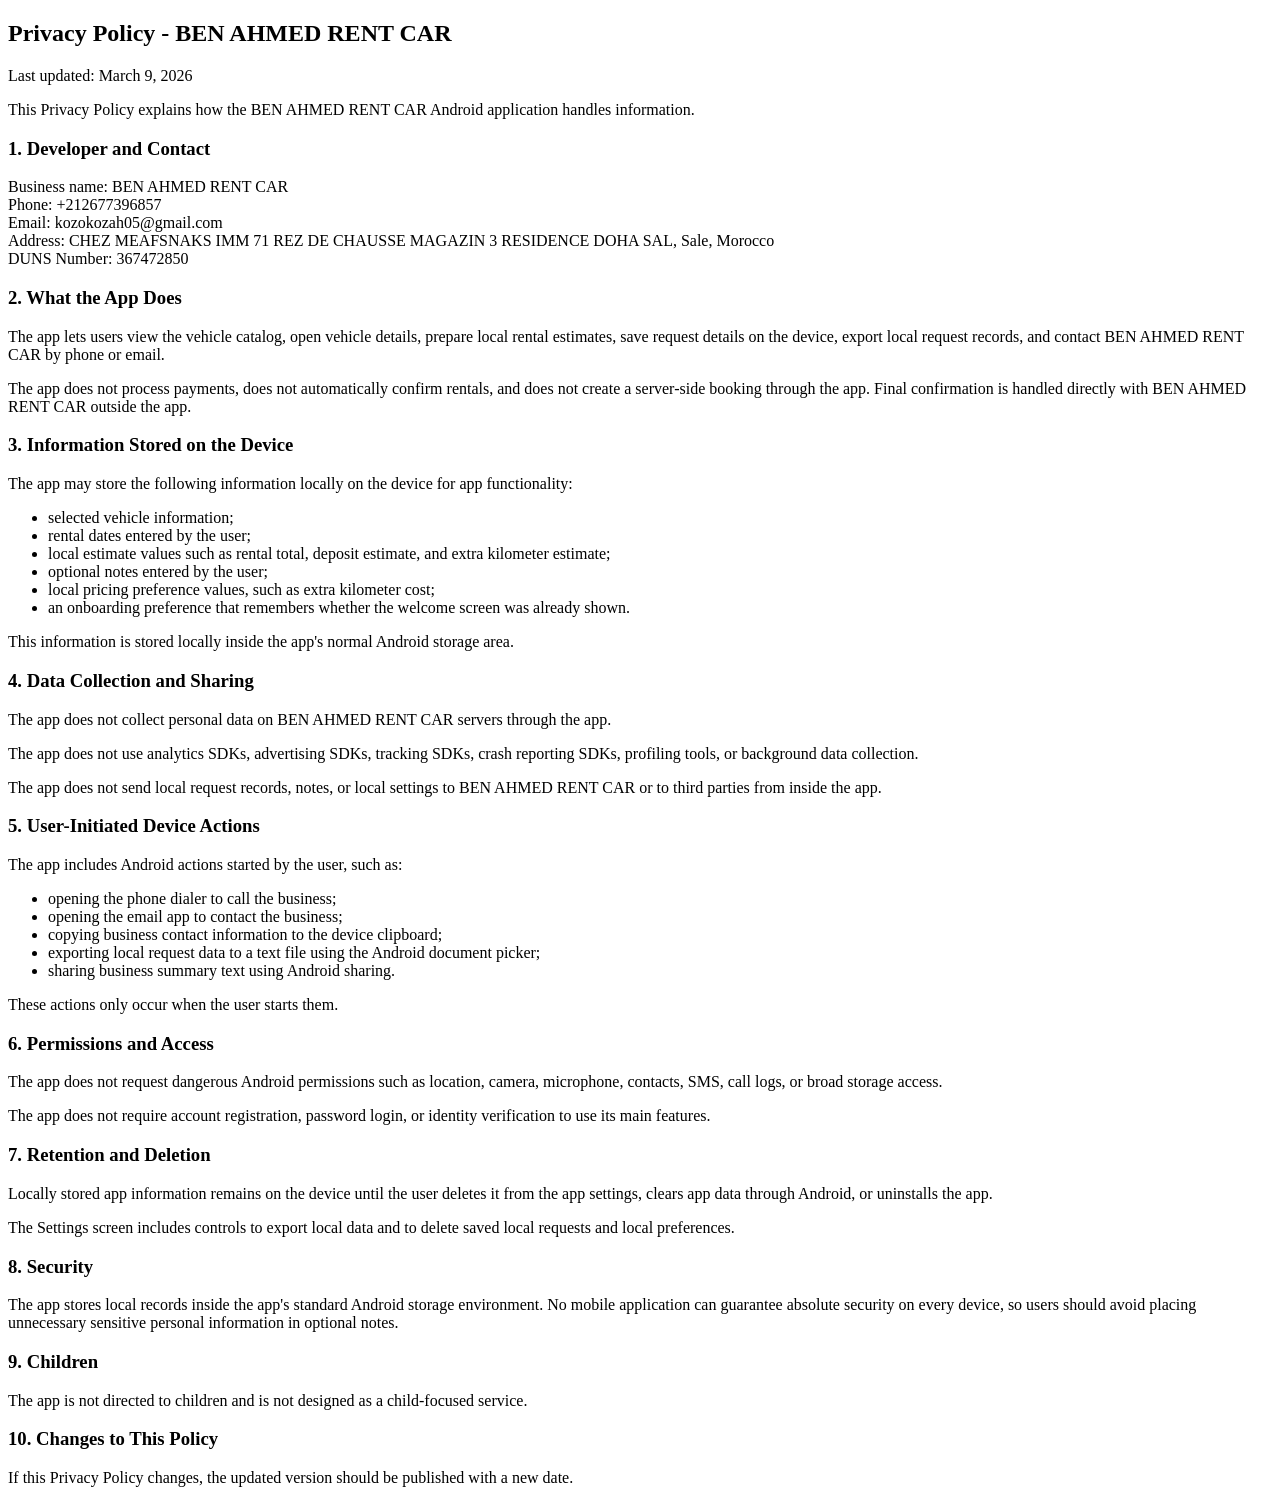
==== commit 82624d8a: "Update privacy-policy.html" ====
--- a/privacy-policy.html
+++ b/privacy-policy.html
@@ -1,212 +1,69 @@
 <!DOCTYPE html>
-<html lang="en">
-<head>
-    <meta charset="UTF-8">
-    <meta name="viewport" content="width=device-width, initial-scale=1.0">
-    <meta name="description" content="BEN AHMED RENT CAR Android app privacy policy">
-    <title>Privacy Policy - BEN AHMED RENT CAR</title>
-    <link rel="preconnect" href="https://fonts.googleapis.com">
-    <link rel="preconnect" href="https://fonts.gstatic.com" crossorigin>
-    <link href="https://fonts.googleapis.com/css2?family=Manrope:wght@400;500;700;800&family=Playfair+Display:wght@700&display=swap" rel="stylesheet">
-    <link rel="stylesheet" href="assets/css/style.css">
-    <link rel="stylesheet" href="https://cdnjs.cloudflare.com/ajax/libs/font-awesome/6.0.0/css/all.min.css">
-</head>
+<html>
+<head>
+    <meta charset="utf-8" />
+    <title>Privacy Policy - BEN AHMED RENT CAR</title>
+</head>
 <body>
-    <!-- Navigation Bar -->
-    <nav class="navbar">
-        <div class="container">
-            <div class="logo">
-                <h1>BEN AHMED<span> RENT CAR</span></h1>
-            </div>
-            <ul class="nav-links">
-                <li><a href="index.html#home">Home</a></li>
-                <li><a href="index.html#services">Services</a></li>
-                <li><a href="index.html#about">About</a></li>
-                <li class="dropdown">
-                    <a href="#">More <i class="fas fa-chevron-down"></i></a>
-                    <ul class="dropdown-menu">
-                        <li><a href="#">Blog</a></li>
-                        <li><a href="#">Resources</a></li>
-                        <li><a href="#">FAQ</a></li>
-                        <li><a href="privacy-policy.html">Privacy Policy</a></li>
-                    </ul>
-                </li>
-                <li><a href="index.html#contact">Contact</a></li>
-            </ul>
-            <div class="hamburger">
-                <span></span>
-                <span></span>
-                <span></span>
-            </div>
-        </div>
-    </nav>
+<h2>Privacy Policy - BEN AHMED RENT CAR</h2>
+<p>Last updated: March 9, 2026</p>
 
-    <!-- Privacy Policy Section -->
-    <section class="privacy-page">
-        <div class="container">
-            <div class="privacy-content">
-                <div class="privacy-hero">
-                    <div class="privacy-hero-copy">
-                        <span class="privacy-eyebrow">Android Application Policy</span>
-                        <h2>Privacy Policy</h2>
-                        <p class="privacy-lead">This page explains how the BEN AHMED RENT CAR Android application handles information. The app is designed to work mainly on the user's device and to avoid unnecessary data collection.</p>
-                    </div>
-                    <div class="privacy-highlight-card">
-                        <div class="policy-badge">
-                            <i class="fas fa-shield-halved"></i>
-                            <span>Privacy First</span>
-                        </div>
-                        <p class="policy-date">Last updated: March 8, 2026</p>
-                        <ul class="privacy-summary-list">
-                            <li>No analytics SDKs</li>
-                            <li>No advertising SDKs</li>
-                            <li>No background tracking</li>
-                            <li>Data stays local unless the user shares it</li>
-                        </ul>
-                    </div>
-                </div>
-
-                <div class="privacy-quick-facts">
-                    <article class="fact-card">
-                        <i class="fas fa-mobile-screen-button"></i>
-                        <h3>What the app does</h3>
-                        <p>Offline vehicle catalog, rental estimates, local booking-request saving, and optional export or sharing actions chosen by the user.</p>
-                    </article>
-                    <article class="fact-card">
-                        <i class="fas fa-database"></i>
-                        <h3>Where data stays</h3>
-                        <p>Data handled by the app remains on the Android device for normal app functionality unless the user explicitly exports or shares it.</p>
-                    </article>
-                    <article class="fact-card">
-                        <i class="fas fa-user-lock"></i>
-                        <h3>What is not used</h3>
-                        <p>No payment processing, no automatic rental confirmation, and no hidden tracking technologies through the app.</p>
-                    </article>
-                </div>
-
-                <div class="privacy-grid">
-                    <article class="privacy-section-card">
-                        <span class="section-number">01</span>
-                        <h4>Developer and Contact</h4>
-                        <div class="contact-panel">
-                            <p><strong>Developer / business name:</strong> BEN AHMED RENT CAR</p>
-                            <p><strong>DUNS Number:</strong> 367472850</p>
-                            <p><strong>Phone:</strong> <a href="tel:+212677396857">+212677396857</a></p>
-                            <p><strong>Email:</strong> <a href="mailto:kozokozah05@gmail.com">kozokozah05@gmail.com</a></p>
-                            <p><strong>Address:</strong> CHEZ MEAFSNAKS IMM 71 REZ DE CHAUSSE MAGAZIN 3 RESIDENCE DOHA SAL, Sale, MA</p>
-                        </div>
-                    </article>
-
-                    <article class="privacy-section-card">
-                        <span class="section-number">02</span>
-                        <h4>What the App Does</h4>
-                        <p>The app provides an offline vehicle catalog, local rental estimate tools, local booking-request saving, and optional export or sharing actions started by the user.</p>
-                        <p>The app does not process payments and does not automatically confirm rentals. Any rental confirmation happens directly with BEN AHMED RENT CAR outside the app.</p>
-                    </article>
-
-                    <article class="privacy-section-card">
-                        <span class="section-number">03</span>
-                        <h4>Data the App Handles</h4>
-                        <p>The app may store data entered by the user directly on the device, including:</p>
-                        <ul>
-                            <li>selected vehicle information;</li>
-                            <li>rental dates and estimate values;</li>
-                            <li>optional notes entered by the user;</li>
-                            <li>local pricing preferences, such as extra kilometer cost;</li>
-                            <li>an onboarding preference that remembers whether the welcome screen was already shown.</li>
-                        </ul>
-                        <p>This data is handled locally on the device for app functionality.</p>
-                    </article>
-
-                    <article class="privacy-section-card">
-                        <span class="section-number">04</span>
-                        <h4>Data Collection and Sharing</h4>
-                        <p>BEN AHMED RENT CAR does not collect this app data on its own servers through the app.</p>
-                        <p>The app does not use analytics SDKs, advertising SDKs, crash reporting SDKs, tracking technologies, or background data collection.</p>
-                        <p>The app does not share user data with BEN AHMED RENT CAR or third parties unless the user intentionally chooses an Android system action such as export or share.</p>
-                    </article>
-
-                    <article class="privacy-section-card">
-                        <span class="section-number">05</span>
-                        <h4>Export and Sharing</h4>
-                        <p>If the user uses the export feature, the app writes a text file only to the destination selected by the user through the Android system document picker.</p>
-                        <p>If the user uses the share feature, only the text explicitly generated for sharing is passed to the app or service chosen by the user through Android sharing.</p>
-                    </article>
-
-                    <article class="privacy-section-card">
-                        <span class="section-number">06</span>
-                        <h4>Permissions and Device Access</h4>
-                        <p>The app does not request dangerous Android permissions such as location, camera, microphone, contacts, call logs, SMS, or broad storage permissions.</p>
-                        <p>The app works without account registration and without mandatory internet-based login.</p>
-                    </article>
-
-                    <article class="privacy-section-card">
-                        <span class="section-number">07</span>
-                        <h4>Retention and Deletion</h4>
-                        <p>Data stored by the app remains on the device until the user deletes it from the app settings or uninstalls the app, subject to normal Android device behavior.</p>
-                        <p>The Settings screen includes controls to delete saved local requests and local preferences.</p>
-                    </article>
-
-                    <article class="privacy-section-card">
-                        <span class="section-number">08</span>
-                        <h4>Security</h4>
-                        <p>The app stores its local records inside the app's normal Android local storage environment. However, no mobile application can guarantee absolute security on every device, so users should avoid storing unnecessary sensitive personal information in optional notes.</p>
-                    </article>
-
-                    <article class="privacy-section-card">
-                        <span class="section-number">09</span>
-                        <h4>Children</h4>
-                        <p>The app is not specifically directed to children and is not designed for child-focused services.</p>
-                    </article>
-
-                    <article class="privacy-section-card">
-                        <span class="section-number">10</span>
-                        <h4>Changes to this Policy</h4>
-                        <p>If this privacy policy changes, the updated version should be published with a new date.</p>
-                    </article>
-                </div>
-
-                <p class="last-updated"><strong>Last updated:</strong> March 8, 2026</p>
-
-                <div class="back-button">
-                    <a href="index.html" class="back-link"><i class="fas fa-arrow-left"></i> Back to Home</a>
-                </div>
-            </div>
-        </div>
-    </section>
+<p>This Privacy Policy explains how the BEN AHMED RENT CAR Android application handles information.</p>
 
-    <!-- Footer -->
-    <footer class="footer">
-        <div class="container">
-            <div class="footer-content">
-                <div class="footer-section">
-                    <h4>BEN AHMED RENT CAR</h4>
-                    <p>Professional transport and vehicle rental solutions</p>
-                </div>
-                <div class="footer-section">
-                    <h4>Company Info</h4>
-                    <ul>
-                        <li>RC: 30697</li>
-                        <li>ICE: 002350371000002</li>
-                        <li>DUNS: 367472850</li>
-                    </ul>
-                </div>
-                <div class="footer-section">
-                    <h4>Follow Us</h4>
-                    <div class="social-links">
-                        <a href="#"><i class="fab fa-facebook"></i></a>
-                        <a href="#"><i class="fab fa-twitter"></i></a>
-                        <a href="#"><i class="fab fa-linkedin"></i></a>
-                    </div>
-                </div>
-            </div>
-            <div class="footer-bottom">
-                <p>&copy; 2026 BEN AHMED RENT CAR. All rights reserved.</p>
-                <a href="privacy-policy.html" class="privacy-link">Privacy Policy</a>
-            </div>
-        </div>
-    </footer>
+<h3>1. Developer and Contact</h3>
+<p>Business name: BEN AHMED RENT CAR<br>
+Phone: +212677396857<br>
+Email: kozokozah05@gmail.com<br>
+Address: CHEZ MEAFSNAKS IMM 71 REZ DE CHAUSSE MAGAZIN 3 RESIDENCE DOHA SAL, Sale, Morocco<br>
+DUNS Number: 367472850</p>
 
-    <script src="assets/js/script.js"></script>
+<h3>2. What the App Does</h3>
+<p>The app lets users view the vehicle catalog, open vehicle details, prepare local rental estimates, save request details on the device, export local request records, and contact BEN AHMED RENT CAR by phone or email.</p>
+<p>The app does not process payments, does not automatically confirm rentals, and does not create a server-side booking through the app. Final confirmation is handled directly with BEN AHMED RENT CAR outside the app.</p>
+
+<h3>3. Information Stored on the Device</h3>
+<p>The app may store the following information locally on the device for app functionality:</p>
+<ul>
+<li>selected vehicle information;</li>
+<li>rental dates entered by the user;</li>
+<li>local estimate values such as rental total, deposit estimate, and extra kilometer estimate;</li>
+<li>optional notes entered by the user;</li>
+<li>local pricing preference values, such as extra kilometer cost;</li>
+<li>an onboarding preference that remembers whether the welcome screen was already shown.</li>
+</ul>
+<p>This information is stored locally inside the app's normal Android storage area.</p>
+
+<h3>4. Data Collection and Sharing</h3>
+<p>The app does not collect personal data on BEN AHMED RENT CAR servers through the app.</p>
+<p>The app does not use analytics SDKs, advertising SDKs, tracking SDKs, crash reporting SDKs, profiling tools, or background data collection.</p>
+<p>The app does not send local request records, notes, or local settings to BEN AHMED RENT CAR or to third parties from inside the app.</p>
+
+<h3>5. User-Initiated Device Actions</h3>
+<p>The app includes Android actions started by the user, such as:</p>
+<ul>
+<li>opening the phone dialer to call the business;</li>
+<li>opening the email app to contact the business;</li>
+<li>copying business contact information to the device clipboard;</li>
+<li>exporting local request data to a text file using the Android document picker;</li>
+<li>sharing business summary text using Android sharing.</li>
+</ul>
+<p>These actions only occur when the user starts them.</p>
+
+<h3>6. Permissions and Access</h3>
+<p>The app does not request dangerous Android permissions such as location, camera, microphone, contacts, SMS, call logs, or broad storage access.</p>
+<p>The app does not require account registration, password login, or identity verification to use its main features.</p>
+
+<h3>7. Retention and Deletion</h3>
+<p>Locally stored app information remains on the device until the user deletes it from the app settings, clears app data through Android, or uninstalls the app.</p>
+<p>The Settings screen includes controls to export local data and to delete saved local requests and local preferences.</p>
+
+<h3>8. Security</h3>
+<p>The app stores local records inside the app's standard Android storage environment. No mobile application can guarantee absolute security on every device, so users should avoid placing unnecessary sensitive personal information in optional notes.</p>
+
+<h3>9. Children</h3>
+<p>The app is not directed to children and is not designed as a child-focused service.</p>
+
+<h3>10. Changes to This Policy</h3>
+<p>If this Privacy Policy changes, the updated version should be published with a new date.</p>
 </body>
 </html>
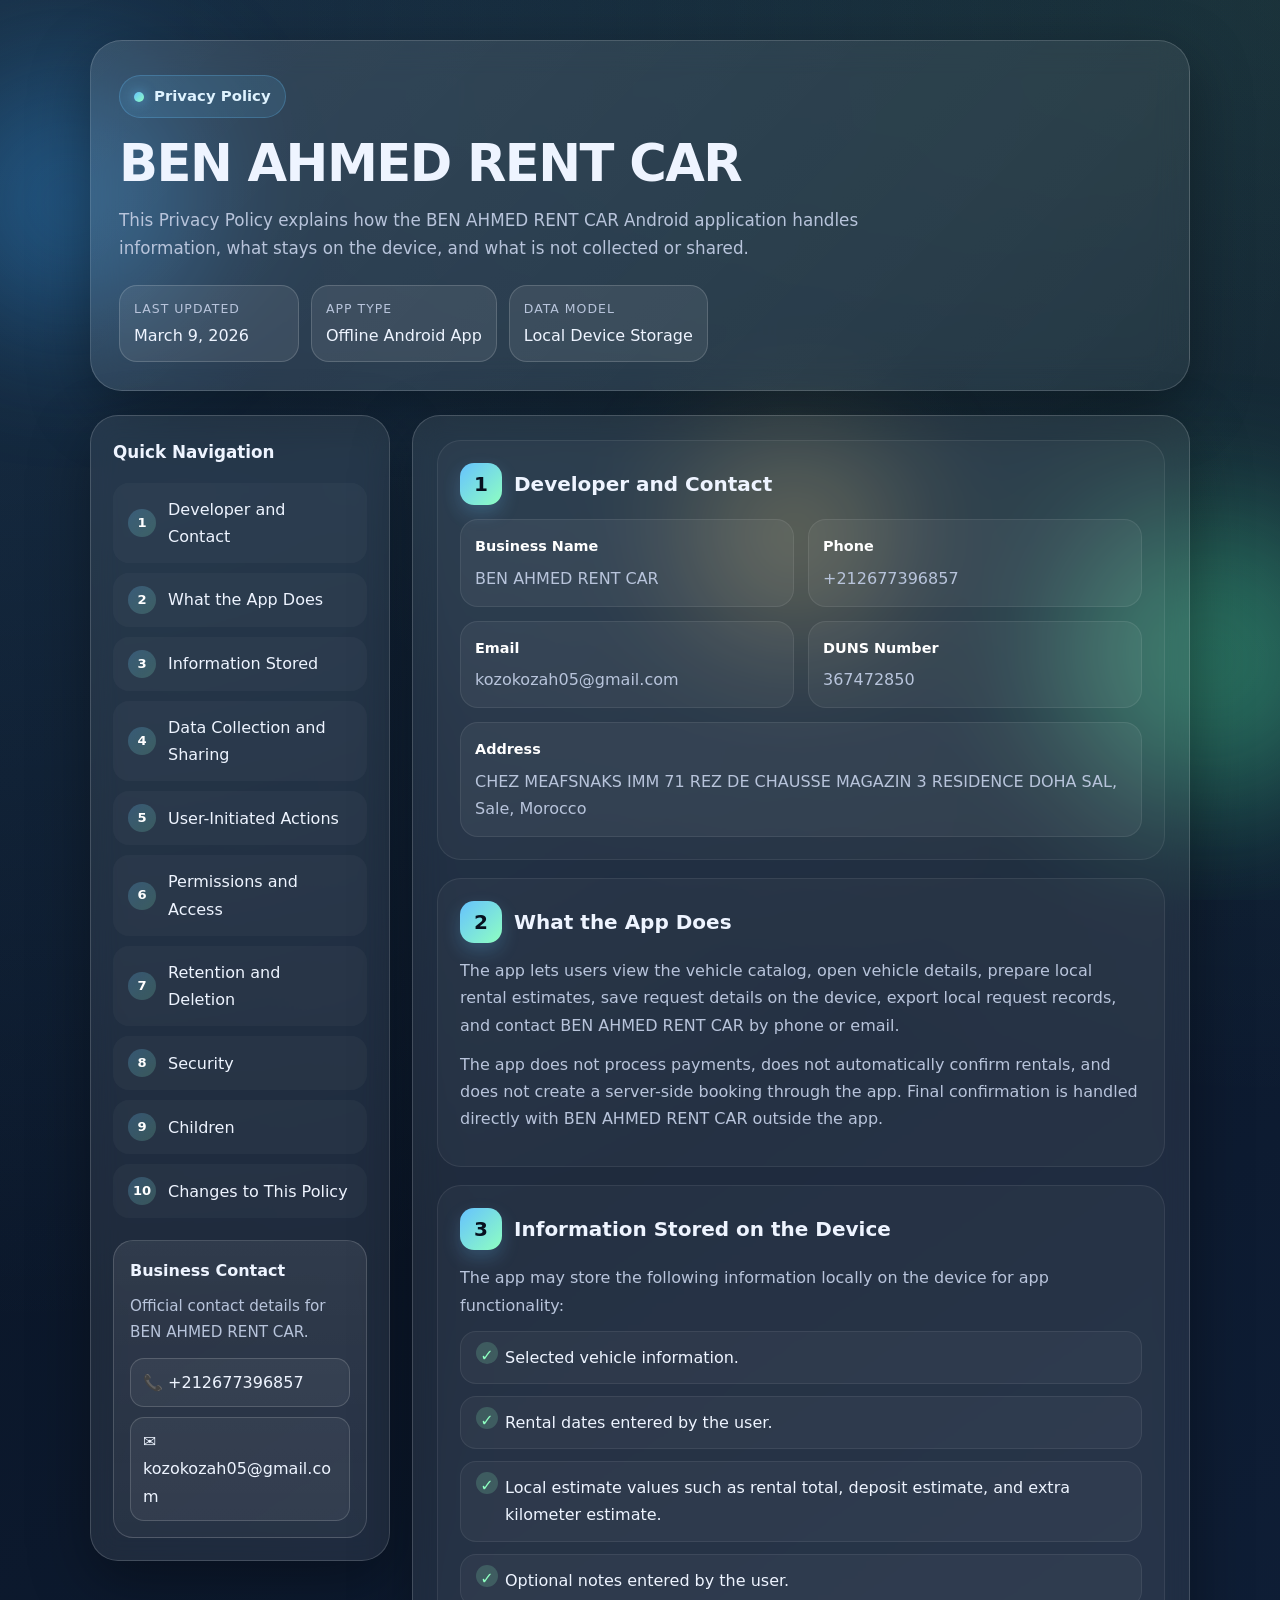
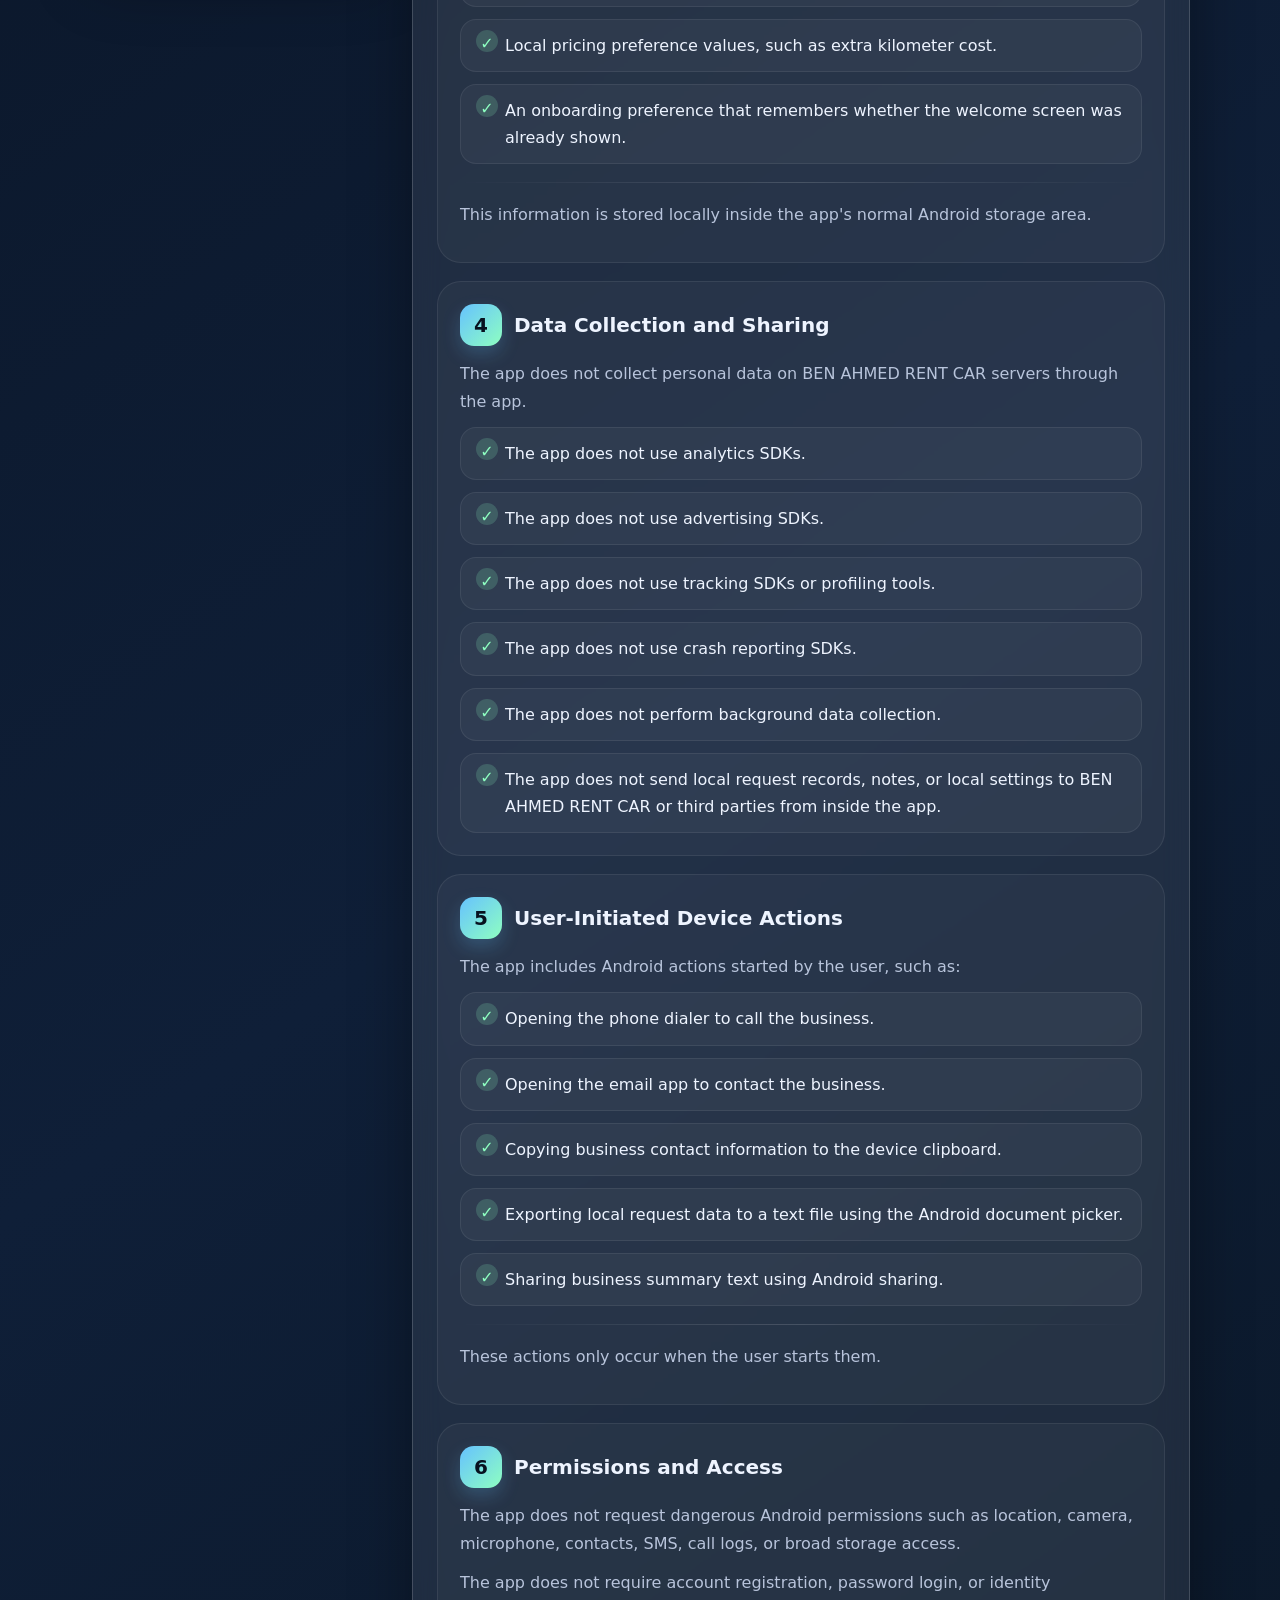
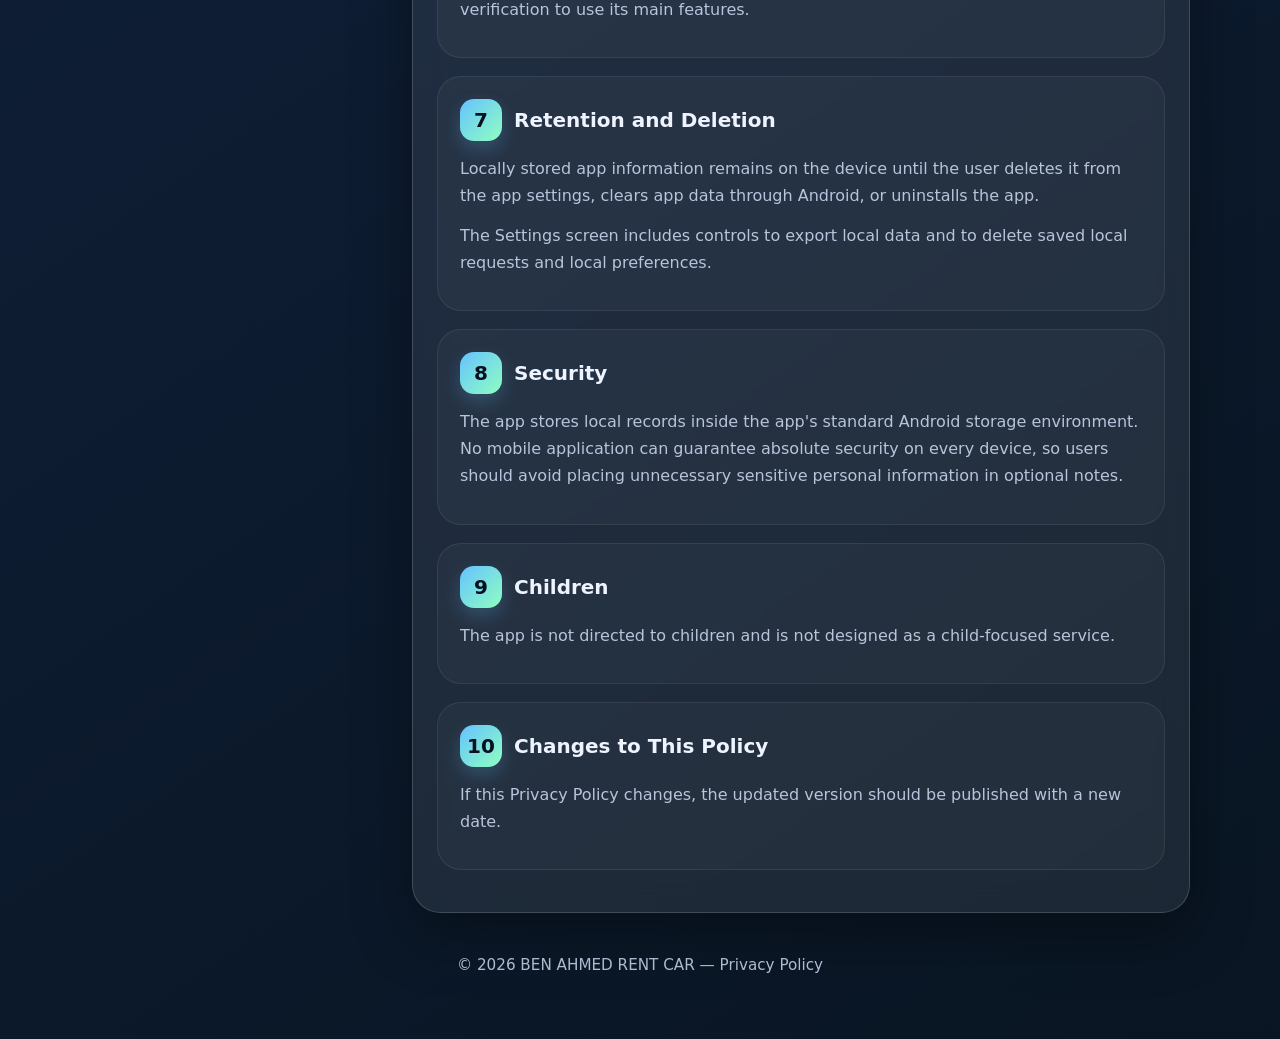
==== commit 9ed5df31: "Update privacy-policy.html" ====
--- a/privacy-policy.html
+++ b/privacy-policy.html
@@ -1,69 +1,727 @@
 <!DOCTYPE html>
-<html>
+<html lang="en">
 <head>
-    <meta charset="utf-8" />
-    <title>Privacy Policy - BEN AHMED RENT CAR</title>
+  <meta charset="utf-8" />
+  <meta name="viewport" content="width=device-width, initial-scale=1" />
+  <title>Privacy Policy - BEN AHMED RENT CAR</title>
+  <meta name="description" content="Privacy Policy for BEN AHMED RENT CAR Android application." />
+  <style>
+    :root{
+      --bg-1:#08111f;
+      --bg-2:#0f1f38;
+      --card:rgba(255,255,255,0.08);
+      --card-strong:rgba(255,255,255,0.12);
+      --border:rgba(255,255,255,0.16);
+      --text:#eef4ff;
+      --muted:#b8c4db;
+      --accent:#66c2ff;
+      --accent-2:#8effc1;
+      --gold:#ffd46b;
+      --shadow:0 20px 60px rgba(0,0,0,0.35);
+      --radius:24px;
+    }
+
+    *{
+      box-sizing:border-box;
+      margin:0;
+      padding:0;
+    }
+
+    html{
+      scroll-behavior:smooth;
+    }
+
+    body{
+      font-family: Inter, ui-sans-serif, system-ui, -apple-system, Segoe UI, Roboto, Arial, sans-serif;
+      color:var(--text);
+      background:
+        radial-gradient(circle at top left, rgba(102,194,255,0.18), transparent 30%),
+        radial-gradient(circle at top right, rgba(142,255,193,0.12), transparent 25%),
+        linear-gradient(145deg, var(--bg-1), var(--bg-2) 55%, #091522);
+      min-height:100vh;
+      overflow-x:hidden;
+      line-height:1.7;
+    }
+
+    .bg-glow{
+      position:fixed;
+      inset:0;
+      pointer-events:none;
+      z-index:0;
+      overflow:hidden;
+    }
+
+    .orb{
+      position:absolute;
+      border-radius:50%;
+      filter:blur(70px);
+      opacity:.35;
+      animation:float 10s ease-in-out infinite;
+    }
+
+    .orb.one{
+      width:260px;
+      height:260px;
+      background:#3ba8ff;
+      top:8%;
+      left:-60px;
+    }
+
+    .orb.two{
+      width:300px;
+      height:300px;
+      background:#55ffb0;
+      bottom:10%;
+      right:-80px;
+      animation-delay:2s;
+    }
+
+    .orb.three{
+      width:180px;
+      height:180px;
+      background:#ffd46b;
+      top:50%;
+      left:55%;
+      animation-delay:4s;
+    }
+
+    @keyframes float{
+      0%,100%{ transform:translateY(0) translateX(0); }
+      50%{ transform:translateY(-22px) translateX(16px); }
+    }
+
+    .container{
+      width:min(1100px, calc(100% - 32px));
+      margin:40px auto 60px;
+      position:relative;
+      z-index:1;
+    }
+
+    .hero{
+      position:relative;
+      overflow:hidden;
+      background:linear-gradient(135deg, rgba(255,255,255,0.12), rgba(255,255,255,0.06));
+      border:1px solid var(--border);
+      border-radius:32px;
+      box-shadow:var(--shadow);
+      padding:34px 28px 28px;
+      backdrop-filter:blur(16px);
+      -webkit-backdrop-filter:blur(16px);
+    }
+
+    .hero::before{
+      content:"";
+      position:absolute;
+      inset:0;
+      background:linear-gradient(110deg, transparent, rgba(255,255,255,0.08), transparent);
+      transform:translateX(-100%);
+      animation:shine 5.5s linear infinite;
+    }
+
+    @keyframes shine{
+      to{ transform:translateX(100%); }
+    }
+
+    .badge{
+      display:inline-flex;
+      align-items:center;
+      gap:10px;
+      padding:8px 14px;
+      border-radius:999px;
+      background:rgba(102,194,255,0.12);
+      border:1px solid rgba(102,194,255,0.25);
+      color:#dff3ff;
+      font-size:.93rem;
+      margin-bottom:18px;
+      font-weight:600;
+    }
+
+    .badge-dot{
+      width:10px;
+      height:10px;
+      border-radius:50%;
+      background:linear-gradient(135deg,var(--accent),var(--accent-2));
+      box-shadow:0 0 12px rgba(102,194,255,0.6);
+    }
+
+    h1{
+      font-size:clamp(2rem, 4vw, 3.4rem);
+      line-height:1.08;
+      letter-spacing:-0.03em;
+      margin-bottom:14px;
+    }
+
+    .hero p.lead{
+      color:var(--muted);
+      font-size:1.05rem;
+      max-width:780px;
+    }
+
+    .hero-meta{
+      margin-top:22px;
+      display:flex;
+      flex-wrap:wrap;
+      gap:12px;
+    }
+
+    .meta-card{
+      background:rgba(255,255,255,0.08);
+      border:1px solid var(--border);
+      padding:12px 14px;
+      border-radius:18px;
+      min-width:180px;
+    }
+
+    .meta-card small{
+      display:block;
+      color:var(--muted);
+      margin-bottom:3px;
+      font-size:.78rem;
+      text-transform:uppercase;
+      letter-spacing:.08em;
+    }
+
+    .layout{
+      display:grid;
+      grid-template-columns:300px 1fr;
+      gap:22px;
+      margin-top:24px;
+    }
+
+    .sidebar,
+    .content-card{
+      background:var(--card);
+      border:1px solid var(--border);
+      border-radius:28px;
+      backdrop-filter:blur(14px);
+      -webkit-backdrop-filter:blur(14px);
+      box-shadow:var(--shadow);
+    }
+
+    .sidebar{
+      position:sticky;
+      top:20px;
+      align-self:start;
+      padding:22px;
+    }
+
+    .sidebar h2{
+      font-size:1.05rem;
+      margin-bottom:16px;
+    }
+
+    .toc{
+      list-style:none;
+      display:grid;
+      gap:10px;
+      margin-bottom:22px;
+    }
+
+    .toc a{
+      display:flex;
+      align-items:center;
+      gap:12px;
+      text-decoration:none;
+      color:var(--text);
+      padding:12px 14px;
+      border-radius:16px;
+      border:1px solid transparent;
+      transition:.25s ease;
+      background:rgba(255,255,255,0.03);
+    }
+
+    .toc a:hover,
+    .toc a.active{
+      background:rgba(102,194,255,0.12);
+      border-color:rgba(102,194,255,0.25);
+      transform:translateX(4px);
+    }
+
+    .toc-num{
+      width:28px;
+      height:28px;
+      border-radius:50%;
+      display:grid;
+      place-items:center;
+      font-size:.82rem;
+      font-weight:700;
+      background:linear-gradient(135deg, rgba(102,194,255,0.24), rgba(142,255,193,0.18));
+      color:#fff;
+      flex-shrink:0;
+    }
+
+    .contact-box{
+      padding:16px;
+      border-radius:20px;
+      background:linear-gradient(180deg, rgba(255,255,255,0.08), rgba(255,255,255,0.04));
+      border:1px solid var(--border);
+    }
+
+    .contact-box h3{
+      font-size:1rem;
+      margin-bottom:10px;
+    }
+
+    .contact-box p{
+      color:var(--muted);
+      font-size:.95rem;
+    }
+
+    .contact-links{
+      margin-top:12px;
+      display:flex;
+      flex-direction:column;
+      gap:10px;
+    }
+
+    .contact-links a{
+      text-decoration:none;
+      color:var(--text);
+      background:rgba(255,255,255,0.05);
+      border:1px solid var(--border);
+      border-radius:14px;
+      padding:10px 12px;
+      transition:.25s ease;
+      word-break:break-word;
+    }
+
+    .contact-links a:hover{
+      background:rgba(255,255,255,0.1);
+    }
+
+    .content-card{
+      padding:24px;
+    }
+
+    .section{
+      padding:22px;
+      border-radius:24px;
+      background:rgba(255,255,255,0.03);
+      border:1px solid rgba(255,255,255,0.08);
+      margin-bottom:18px;
+      transition:.3s ease;
+    }
+
+    .section:hover{
+      background:rgba(255,255,255,0.045);
+      transform:translateY(-2px);
+    }
+
+    .section h3{
+      display:flex;
+      align-items:center;
+      gap:12px;
+      font-size:1.25rem;
+      margin-bottom:14px;
+    }
+
+    .section-icon{
+      width:42px;
+      height:42px;
+      border-radius:14px;
+      display:grid;
+      place-items:center;
+      font-weight:800;
+      color:#07111f;
+      background:linear-gradient(135deg, var(--accent), var(--accent-2));
+      box-shadow:0 8px 18px rgba(102,194,255,0.22);
+      flex-shrink:0;
+    }
+
+    .section p{
+      color:var(--muted);
+      margin-bottom:12px;
+    }
+
+    .policy-list{
+      list-style:none;
+      display:grid;
+      gap:12px;
+      margin-top:10px;
+    }
+
+    .policy-list li{
+      position:relative;
+      padding:12px 14px 12px 44px;
+      border-radius:16px;
+      background:rgba(255,255,255,0.04);
+      border:1px solid rgba(255,255,255,0.07);
+      color:var(--text);
+    }
+
+    .policy-list li::before{
+      content:"✓";
+      position:absolute;
+      left:15px;
+      top:10px;
+      width:22px;
+      height:22px;
+      border-radius:50%;
+      display:grid;
+      place-items:center;
+      background:rgba(142,255,193,0.18);
+      color:var(--accent-2);
+      font-weight:800;
+    }
+
+    .info-grid{
+      display:grid;
+      grid-template-columns:repeat(2, minmax(0,1fr));
+      gap:14px;
+      margin-top:10px;
+    }
+
+    .info-item{
+      padding:14px;
+      border-radius:18px;
+      background:rgba(255,255,255,0.05);
+      border:1px solid rgba(255,255,255,0.08);
+    }
+
+    .info-item strong{
+      display:block;
+      margin-bottom:6px;
+      font-size:.9rem;
+      color:#ffffff;
+    }
+
+    .info-item span, .info-item a{
+      color:var(--muted);
+      text-decoration:none;
+      word-break:break-word;
+    }
+
+    .footer{
+      margin-top:20px;
+      padding:20px 16px 0;
+      text-align:center;
+      color:var(--muted);
+      font-size:.95rem;
+    }
+
+    .top-btn{
+      position:fixed;
+      right:18px;
+      bottom:18px;
+      width:52px;
+      height:52px;
+      border:none;
+      border-radius:18px;
+      background:linear-gradient(135deg, var(--accent), var(--accent-2));
+      color:#06111d;
+      font-size:1.2rem;
+      font-weight:900;
+      cursor:pointer;
+      box-shadow:0 16px 30px rgba(0,0,0,0.28);
+      opacity:0;
+      visibility:hidden;
+      transform:translateY(12px);
+      transition:.3s ease;
+      z-index:5;
+    }
+
+    .top-btn.show{
+      opacity:1;
+      visibility:visible;
+      transform:translateY(0);
+    }
+
+    .divider{
+      height:1px;
+      background:linear-gradient(90deg, transparent, rgba(255,255,255,0.15), transparent);
+      margin:18px 0;
+    }
+
+    @media (max-width: 920px){
+      .layout{
+        grid-template-columns:1fr;
+      }
+
+      .sidebar{
+        position:relative;
+        top:0;
+      }
+    }
+
+    @media (max-width: 640px){
+      .container{
+        width:min(100% - 18px, 1100px);
+        margin:14px auto 28px;
+      }
+
+      .hero,
+      .sidebar,
+      .content-card{
+        border-radius:22px;
+      }
+
+      .hero{
+        padding:24px 18px;
+      }
+
+      .sidebar,
+      .content-card{
+        padding:16px;
+      }
+
+      .section{
+        padding:16px;
+      }
+
+      .info-grid{
+        grid-template-columns:1fr;
+      }
+
+      .meta-card{
+        width:100%;
+      }
+    }
+  </style>
 </head>
 <body>
-<h2>Privacy Policy - BEN AHMED RENT CAR</h2>
-<p>Last updated: March 9, 2026</p>
-
-<p>This Privacy Policy explains how the BEN AHMED RENT CAR Android application handles information.</p>
-
-<h3>1. Developer and Contact</h3>
-<p>Business name: BEN AHMED RENT CAR<br>
-Phone: +212677396857<br>
-Email: kozokozah05@gmail.com<br>
-Address: CHEZ MEAFSNAKS IMM 71 REZ DE CHAUSSE MAGAZIN 3 RESIDENCE DOHA SAL, Sale, Morocco<br>
-DUNS Number: 367472850</p>
-
-<h3>2. What the App Does</h3>
-<p>The app lets users view the vehicle catalog, open vehicle details, prepare local rental estimates, save request details on the device, export local request records, and contact BEN AHMED RENT CAR by phone or email.</p>
-<p>The app does not process payments, does not automatically confirm rentals, and does not create a server-side booking through the app. Final confirmation is handled directly with BEN AHMED RENT CAR outside the app.</p>
-
-<h3>3. Information Stored on the Device</h3>
-<p>The app may store the following information locally on the device for app functionality:</p>
-<ul>
-<li>selected vehicle information;</li>
-<li>rental dates entered by the user;</li>
-<li>local estimate values such as rental total, deposit estimate, and extra kilometer estimate;</li>
-<li>optional notes entered by the user;</li>
-<li>local pricing preference values, such as extra kilometer cost;</li>
-<li>an onboarding preference that remembers whether the welcome screen was already shown.</li>
-</ul>
-<p>This information is stored locally inside the app's normal Android storage area.</p>
-
-<h3>4. Data Collection and Sharing</h3>
-<p>The app does not collect personal data on BEN AHMED RENT CAR servers through the app.</p>
-<p>The app does not use analytics SDKs, advertising SDKs, tracking SDKs, crash reporting SDKs, profiling tools, or background data collection.</p>
-<p>The app does not send local request records, notes, or local settings to BEN AHMED RENT CAR or to third parties from inside the app.</p>
-
-<h3>5. User-Initiated Device Actions</h3>
-<p>The app includes Android actions started by the user, such as:</p>
-<ul>
-<li>opening the phone dialer to call the business;</li>
-<li>opening the email app to contact the business;</li>
-<li>copying business contact information to the device clipboard;</li>
-<li>exporting local request data to a text file using the Android document picker;</li>
-<li>sharing business summary text using Android sharing.</li>
-</ul>
-<p>These actions only occur when the user starts them.</p>
-
-<h3>6. Permissions and Access</h3>
-<p>The app does not request dangerous Android permissions such as location, camera, microphone, contacts, SMS, call logs, or broad storage access.</p>
-<p>The app does not require account registration, password login, or identity verification to use its main features.</p>
-
-<h3>7. Retention and Deletion</h3>
-<p>Locally stored app information remains on the device until the user deletes it from the app settings, clears app data through Android, or uninstalls the app.</p>
-<p>The Settings screen includes controls to export local data and to delete saved local requests and local preferences.</p>
-
-<h3>8. Security</h3>
-<p>The app stores local records inside the app's standard Android storage environment. No mobile application can guarantee absolute security on every device, so users should avoid placing unnecessary sensitive personal information in optional notes.</p>
-
-<h3>9. Children</h3>
-<p>The app is not directed to children and is not designed as a child-focused service.</p>
-
-<h3>10. Changes to This Policy</h3>
-<p>If this Privacy Policy changes, the updated version should be published with a new date.</p>
+  <div class="bg-glow">
+    <div class="orb one"></div>
+    <div class="orb two"></div>
+    <div class="orb three"></div>
+  </div>
+
+  <main class="container">
+    <section class="hero">
+      <div class="badge">
+        <span class="badge-dot"></span>
+        Privacy Policy
+      </div>
+
+      <h1>BEN AHMED RENT CAR</h1>
+      <p class="lead">
+        This Privacy Policy explains how the BEN AHMED RENT CAR Android application handles information,
+        what stays on the device, and what is not collected or shared.
+      </p>
+
+      <div class="hero-meta">
+        <div class="meta-card">
+          <small>Last Updated</small>
+          <span>March 9, 2026</span>
+        </div>
+        <div class="meta-card">
+          <small>App Type</small>
+          <span>Offline Android App</span>
+        </div>
+        <div class="meta-card">
+          <small>Data Model</small>
+          <span>Local Device Storage</span>
+        </div>
+      </div>
+    </section>
+
+    <div class="layout">
+      <aside class="sidebar">
+        <h2>Quick Navigation</h2>
+        <ul class="toc" id="toc">
+          <li><a href="#section1"><span class="toc-num">1</span><span>Developer and Contact</span></a></li>
+          <li><a href="#section2"><span class="toc-num">2</span><span>What the App Does</span></a></li>
+          <li><a href="#section3"><span class="toc-num">3</span><span>Information Stored</span></a></li>
+          <li><a href="#section4"><span class="toc-num">4</span><span>Data Collection and Sharing</span></a></li>
+          <li><a href="#section5"><span class="toc-num">5</span><span>User-Initiated Actions</span></a></li>
+          <li><a href="#section6"><span class="toc-num">6</span><span>Permissions and Access</span></a></li>
+          <li><a href="#section7"><span class="toc-num">7</span><span>Retention and Deletion</span></a></li>
+          <li><a href="#section8"><span class="toc-num">8</span><span>Security</span></a></li>
+          <li><a href="#section9"><span class="toc-num">9</span><span>Children</span></a></li>
+          <li><a href="#section10"><span class="toc-num">10</span><span>Changes to This Policy</span></a></li>
+        </ul>
+
+        <div class="contact-box">
+          <h3>Business Contact</h3>
+          <p>Official contact details for BEN AHMED RENT CAR.</p>
+
+          <div class="contact-links">
+            <a href="tel:+212677396857">📞 +212677396857</a>
+            <a href="mailto:kozokozah05@gmail.com">✉️ kozokozah05@gmail.com</a>
+          </div>
+        </div>
+      </aside>
+
+      <section class="content-card">
+        <article class="section" id="section1">
+          <h3><span class="section-icon">1</span>Developer and Contact</h3>
+          <div class="info-grid">
+            <div class="info-item">
+              <strong>Business Name</strong>
+              <span>BEN AHMED RENT CAR</span>
+            </div>
+            <div class="info-item">
+              <strong>Phone</strong>
+              <a href="tel:+212677396857">+212677396857</a>
+            </div>
+            <div class="info-item">
+              <strong>Email</strong>
+              <a href="mailto:kozokozah05@gmail.com">kozokozah05@gmail.com</a>
+            </div>
+            <div class="info-item">
+              <strong>DUNS Number</strong>
+              <span>367472850</span>
+            </div>
+            <div class="info-item" style="grid-column:1 / -1;">
+              <strong>Address</strong>
+              <span>CHEZ MEAFSNAKS IMM 71 REZ DE CHAUSSE MAGAZIN 3 RESIDENCE DOHA SAL, Sale, Morocco</span>
+            </div>
+          </div>
+        </article>
+
+        <article class="section" id="section2">
+          <h3><span class="section-icon">2</span>What the App Does</h3>
+          <p>
+            The app lets users view the vehicle catalog, open vehicle details, prepare local rental estimates,
+            save request details on the device, export local request records, and contact BEN AHMED RENT CAR
+            by phone or email.
+          </p>
+          <p>
+            The app does not process payments, does not automatically confirm rentals, and does not create a
+            server-side booking through the app. Final confirmation is handled directly with BEN AHMED RENT CAR
+            outside the app.
+          </p>
+        </article>
+
+        <article class="section" id="section3">
+          <h3><span class="section-icon">3</span>Information Stored on the Device</h3>
+          <p>
+            The app may store the following information locally on the device for app functionality:
+          </p>
+          <ul class="policy-list">
+            <li>Selected vehicle information.</li>
+            <li>Rental dates entered by the user.</li>
+            <li>Local estimate values such as rental total, deposit estimate, and extra kilometer estimate.</li>
+            <li>Optional notes entered by the user.</li>
+            <li>Local pricing preference values, such as extra kilometer cost.</li>
+            <li>An onboarding preference that remembers whether the welcome screen was already shown.</li>
+          </ul>
+          <div class="divider"></div>
+          <p>
+            This information is stored locally inside the app's normal Android storage area.
+          </p>
+        </article>
+
+        <article class="section" id="section4">
+          <h3><span class="section-icon">4</span>Data Collection and Sharing</h3>
+          <p>
+            The app does not collect personal data on BEN AHMED RENT CAR servers through the app.
+          </p>
+          <ul class="policy-list">
+            <li>The app does not use analytics SDKs.</li>
+            <li>The app does not use advertising SDKs.</li>
+            <li>The app does not use tracking SDKs or profiling tools.</li>
+            <li>The app does not use crash reporting SDKs.</li>
+            <li>The app does not perform background data collection.</li>
+            <li>The app does not send local request records, notes, or local settings to BEN AHMED RENT CAR or third parties from inside the app.</li>
+          </ul>
+        </article>
+
+        <article class="section" id="section5">
+          <h3><span class="section-icon">5</span>User-Initiated Device Actions</h3>
+          <p>
+            The app includes Android actions started by the user, such as:
+          </p>
+          <ul class="policy-list">
+            <li>Opening the phone dialer to call the business.</li>
+            <li>Opening the email app to contact the business.</li>
+            <li>Copying business contact information to the device clipboard.</li>
+            <li>Exporting local request data to a text file using the Android document picker.</li>
+            <li>Sharing business summary text using Android sharing.</li>
+          </ul>
+          <div class="divider"></div>
+          <p>
+            These actions only occur when the user starts them.
+          </p>
+        </article>
+
+        <article class="section" id="section6">
+          <h3><span class="section-icon">6</span>Permissions and Access</h3>
+          <p>
+            The app does not request dangerous Android permissions such as location, camera, microphone,
+            contacts, SMS, call logs, or broad storage access.
+          </p>
+          <p>
+            The app does not require account registration, password login, or identity verification to use its
+            main features.
+          </p>
+        </article>
+
+        <article class="section" id="section7">
+          <h3><span class="section-icon">7</span>Retention and Deletion</h3>
+          <p>
+            Locally stored app information remains on the device until the user deletes it from the app settings,
+            clears app data through Android, or uninstalls the app.
+          </p>
+          <p>
+            The Settings screen includes controls to export local data and to delete saved local requests and
+            local preferences.
+          </p>
+        </article>
+
+        <article class="section" id="section8">
+          <h3><span class="section-icon">8</span>Security</h3>
+          <p>
+            The app stores local records inside the app's standard Android storage environment. No mobile
+            application can guarantee absolute security on every device, so users should avoid placing
+            unnecessary sensitive personal information in optional notes.
+          </p>
+        </article>
+
+        <article class="section" id="section9">
+          <h3><span class="section-icon">9</span>Children</h3>
+          <p>
+            The app is not directed to children and is not designed as a child-focused service.
+          </p>
+        </article>
+
+        <article class="section" id="section10">
+          <h3><span class="section-icon">10</span>Changes to This Policy</h3>
+          <p>
+            If this Privacy Policy changes, the updated version should be published with a new date.
+          </p>
+        </article>
+      </section>
+    </div>
+
+    <footer class="footer">
+      © 2026 BEN AHMED RENT CAR — Privacy Policy
+    </footer>
+  </main>
+
+  <button class="top-btn" id="topBtn" aria-label="Back to top">↑</button>
+
+  <script>
+    const sections = document.querySelectorAll(".section");
+    const navLinks = document.querySelectorAll(".toc a");
+    const topBtn = document.getElementById("topBtn");
+
+    function setActiveLink() {
+      let currentId = "";
+      sections.forEach(section => {
+        const rect = section.getBoundingClientRect();
+        if (rect.top <= 160) currentId = section.id;
+      });
+
+      navLinks.forEach(link => {
+        link.classList.toggle("active", link.getAttribute("href") === "#" + currentId);
+      });
+    }
+
+    window.addEventListener("scroll", () => {
+      setActiveLink();
+
+      if (window.scrollY > 280) {
+        topBtn.classList.add("show");
+      } else {
+        topBtn.classList.remove("show");
+      }
+    });
+
+    topBtn.addEventListener("click", () => {
+      window.scrollTo({ top: 0, behavior: "smooth" });
+    });
+
+    setActiveLink();
+  </script>
 </body>
 </html>
